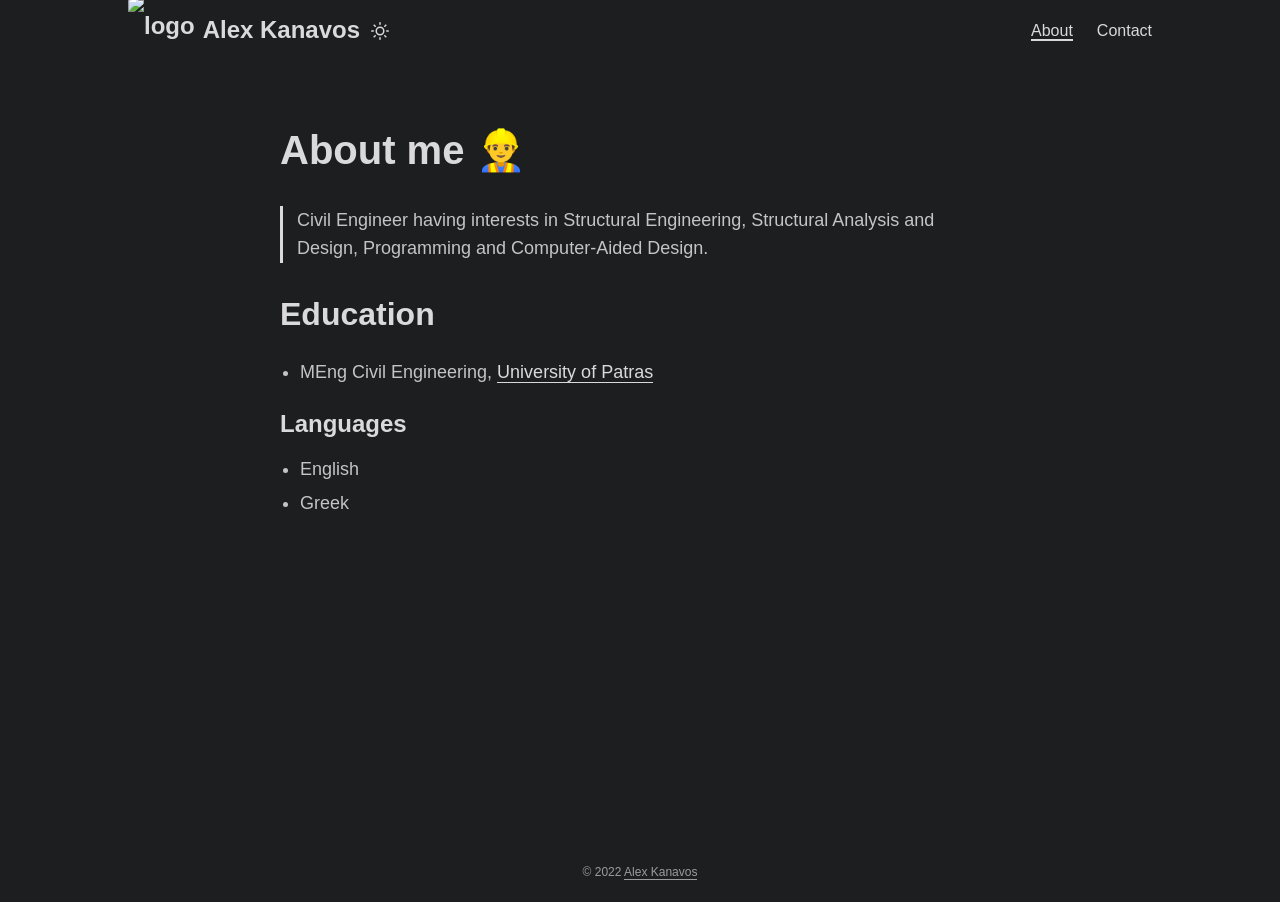
==== about/index.html @ a0a2c7ca "deploy: 60394eadc93e83357b79c1965efff475a0f54f1f" ====
<!doctype html><html lang=en dir=auto><head><meta charset=utf-8><meta http-equiv=x-ua-compatible content="IE=edge"><meta name=viewport content="width=device-width,initial-scale=1,shrink-to-fit=no"><meta name=robots content="index, follow"><title>Alex Kanavos</title><meta name=keywords content><meta name=description content="About me 👷‍♂️  Civil Engineer having interests in Structural Engineering, Structural Analysis and Design, Programming and Computer-Aided Design.
 Education  MEng Civil Engineering, University of Patras  Languages  English Greek  "><meta name=author content="Alex Kanavos"><link rel=canonical href=https://alexkanavos.com/about/><link crossorigin=anonymous href=/assets/css/stylesheet.min.c88963fe2d79462000fd0fb1b3737783c32855d340583e4523343f8735c787f0.css integrity="sha256-yIlj/i15RiAA/Q+xs3N3g8MoVdNAWD5FIzQ/hzXHh/A=" rel="preload stylesheet" as=style><link rel=preload href=favicon.ico as=image><script defer crossorigin=anonymous src=/assets/js/highlight.min.7680afc38aa6b15ddf158a4f3780b7b1f7dde7e91d26f073e6229bb7a0793c92.js integrity="sha256-doCvw4qmsV3fFYpPN4C3sffd5+kdJvBz5iKbt6B5PJI=" onload=hljs.initHighlightingOnLoad()></script><link rel=icon href=https://alexkanavos.com/favicon.ico><link rel=icon type=image/png sizes=16x16 href=https://alexkanavos.com/favicon-16x16.png><link rel=icon type=image/png sizes=32x32 href=https://alexkanavos.com/favicon-32x32.png><link rel=apple-touch-icon href=https://alexkanavos.com/apple-touch-icon.png><link rel=mask-icon href=https://alexkanavos.com/safari-pinned-tab.svg><meta name=theme-color content="#2e2e33"><meta name=msapplication-TileColor content="#2e2e33"><noscript><style>#theme-toggle,.top-link{display:none}</style></noscript><script async src="https://www.googletagmanager.com/gtag/js?id=G-58JQY43S0P"></script><script>var doNotTrack=!1;if(!doNotTrack){window.dataLayer=window.dataLayer||[];function gtag(){dataLayer.push(arguments)}gtag('js',new Date),gtag('config','G-58JQY43S0P',{anonymize_ip:!1})}</script><meta property="og:title" content><meta property="og:description" content="About me 👷‍♂️  Civil Engineer having interests in Structural Engineering, Structural Analysis and Design, Programming and Computer-Aided Design.
 Education  MEng Civil Engineering, University of Patras  Languages  English Greek  "><meta property="og:type" content="article"><meta property="og:url" content="https://alexkanavos.com/about/"><meta property="og:image" content="https://alexkanavos.com/images/main.png"><meta property="article:section" content><meta name=twitter:card content="summary_large_image"><meta name=twitter:image content="https://alexkanavos.com/images/main.png"><meta name=twitter:title content><meta name=twitter:description content="About me 👷‍♂️  Civil Engineer having interests in Structural Engineering, Structural Analysis and Design, Programming and Computer-Aided Design.
 Education  MEng Civil Engineering, University of Patras  Languages  English Greek  "><script type=application/ld+json>{"@context":"https://schema.org","@type":"BreadcrumbList","itemListElement":[{"@type":"ListItem","position":2,"name":"","item":"https://alexkanavos.com/about/"}]}</script><script type=application/ld+json>{"@context":"https://schema.org","@type":"BlogPosting","headline":"","name":"","description":"About me 👷‍♂️  Civil Engineer having interests in Structural Engineering, Structural Analysis and Design, Programming and Computer-Aided Design.\n Education  MEng Civil Engineering, University of Patras  Languages  English Greek  ","keywords":[],"articleBody":"About me 👷‍♂️  Civil Engineer having interests in Structural Engineering, Structural Analysis and Design, Programming and Computer-Aided Design.\n Education  MEng Civil Engineering, University of Patras  Languages  English Greek  ","wordCount":"28","inLanguage":"en","datePublished":"0001-01-01T00:00:00Z","dateModified":"0001-01-01T00:00:00Z","author":{"@type":"Person","name":"Alex Kanavos"},"mainEntityOfPage":{"@type":"WebPage","@id":"https://alexkanavos.com/about/"},"publisher":{"@type":"Organization","name":"Alex Kanavos","logo":{"@type":"ImageObject","url":"https://alexkanavos.com/favicon.ico"}}}</script></head><body class=dark id=top><script>localStorage.getItem("pref-theme")==="light"&&document.body.classList.remove('dark')</script><header class=header><nav class=nav><div class=logo><a href=https://alexkanavos.com accesskey=h title="Alex Kanavos (Alt + H)"><img src=https://alexkanavos.com/favicon.ico alt=logo aria-label=logo height=30>Alex Kanavos</a>
<span class=logo-switches><button id=theme-toggle accesskey=t title="(Alt + T)"><svg id="moon" xmlns="http://www.w3.org/2000/svg" width="24" height="24" viewBox="0 0 24 24" fill="none" stroke="currentcolor" stroke-width="2" stroke-linecap="round" stroke-linejoin="round"><path d="M21 12.79A9 9 0 1111.21 3 7 7 0 0021 12.79z"/></svg><svg id="sun" xmlns="http://www.w3.org/2000/svg" width="24" height="24" viewBox="0 0 24 24" fill="none" stroke="currentcolor" stroke-width="2" stroke-linecap="round" stroke-linejoin="round"><circle cx="12" cy="12" r="5"/><line x1="12" y1="1" x2="12" y2="3"/><line x1="12" y1="21" x2="12" y2="23"/><line x1="4.22" y1="4.22" x2="5.64" y2="5.64"/><line x1="18.36" y1="18.36" x2="19.78" y2="19.78"/><line x1="1" y1="12" x2="3" y2="12"/><line x1="21" y1="12" x2="23" y2="12"/><line x1="4.22" y1="19.78" x2="5.64" y2="18.36"/><line x1="18.36" y1="5.64" x2="19.78" y2="4.22"/></svg></button></span></div><ul id=menu><li><a href=https://alexkanavos.com/about/ title=About><span class=active>About</span></a></li><li><a href=https://alexkanavos.com/contact/ title=Contact><span>Contact</span></a></li></ul></nav></header><main class=main><article class=post-single><header class=post-header><h1 class=post-title></h1></header><div class=post-content><h1 id=about-me->About me 👷‍♂️<a hidden class=anchor aria-hidden=true href=#about-me->#</a></h1><blockquote><p>Civil Engineer having interests in Structural Engineering, Structural Analysis and Design, Programming and Computer-Aided Design.</p></blockquote><h2 id=education>Education<a hidden class=anchor aria-hidden=true href=#education>#</a></h2><ul><li>MEng Civil Engineering, <a href=https://www.upatras.gr/en/>University of Patras</a></li></ul><h3 id=languages>Languages<a hidden class=anchor aria-hidden=true href=#languages>#</a></h3><ul><li>English</li><li>Greek</li></ul></div><footer class=post-footer></footer></article></main><footer class=footer><span>&copy; 2022 <a href=https://alexkanavos.com>Alex Kanavos</a></span></footer><a href=#top aria-label="go to top" title="Go to Top (Alt + G)" class=top-link id=top-link accesskey=g><svg xmlns="http://www.w3.org/2000/svg" viewBox="0 0 12 6" fill="currentcolor"><path d="M12 6H0l6-6z"/></svg></a><script>let menu=document.getElementById('menu');menu&&(menu.scrollLeft=localStorage.getItem("menu-scroll-position"),menu.onscroll=function(){localStorage.setItem("menu-scroll-position",menu.scrollLeft)}),document.querySelectorAll('a[href^="#"]').forEach(a=>{a.addEventListener("click",function(b){b.preventDefault();var a=this.getAttribute("href").substr(1);window.matchMedia('(prefers-reduced-motion: reduce)').matches?document.querySelector(`[id='${decodeURIComponent(a)}']`).scrollIntoView():document.querySelector(`[id='${decodeURIComponent(a)}']`).scrollIntoView({behavior:"smooth"}),a==="top"?history.replaceState(null,null," "):history.pushState(null,null,`#${a}`)})})</script><script>var mybutton=document.getElementById("top-link");window.onscroll=function(){document.body.scrollTop>800||document.documentElement.scrollTop>800?(mybutton.style.visibility="visible",mybutton.style.opacity="1"):(mybutton.style.visibility="hidden",mybutton.style.opacity="0")}</script><script>document.getElementById("theme-toggle").addEventListener("click",()=>{document.body.className.includes("dark")?(document.body.classList.remove('dark'),localStorage.setItem("pref-theme",'light')):(document.body.classList.add('dark'),localStorage.setItem("pref-theme",'dark'))})</script><script>document.querySelectorAll('pre > code').forEach(b=>{const c=b.parentNode.parentNode,a=document.createElement('button');a.classList.add('copy-code'),a.innerText='copy';function d(){a.innerText='copied!',setTimeout(()=>{a.innerText='copy'},2e3)}a.addEventListener('click',e=>{if('clipboard'in navigator){navigator.clipboard.writeText(b.textContent),d();return}const a=document.createRange();a.selectNodeContents(b);const c=window.getSelection();c.removeAllRanges(),c.addRange(a);try{document.execCommand('copy'),d()}catch(a){}c.removeRange(a)}),c.classList.contains("highlight")?c.appendChild(a):c.parentNode.firstChild==c||(b.parentNode.parentNode.parentNode.parentNode.parentNode.nodeName=="TABLE"?b.parentNode.parentNode.parentNode.parentNode.parentNode.appendChild(a):b.parentNode.appendChild(a))})</script></body></html>
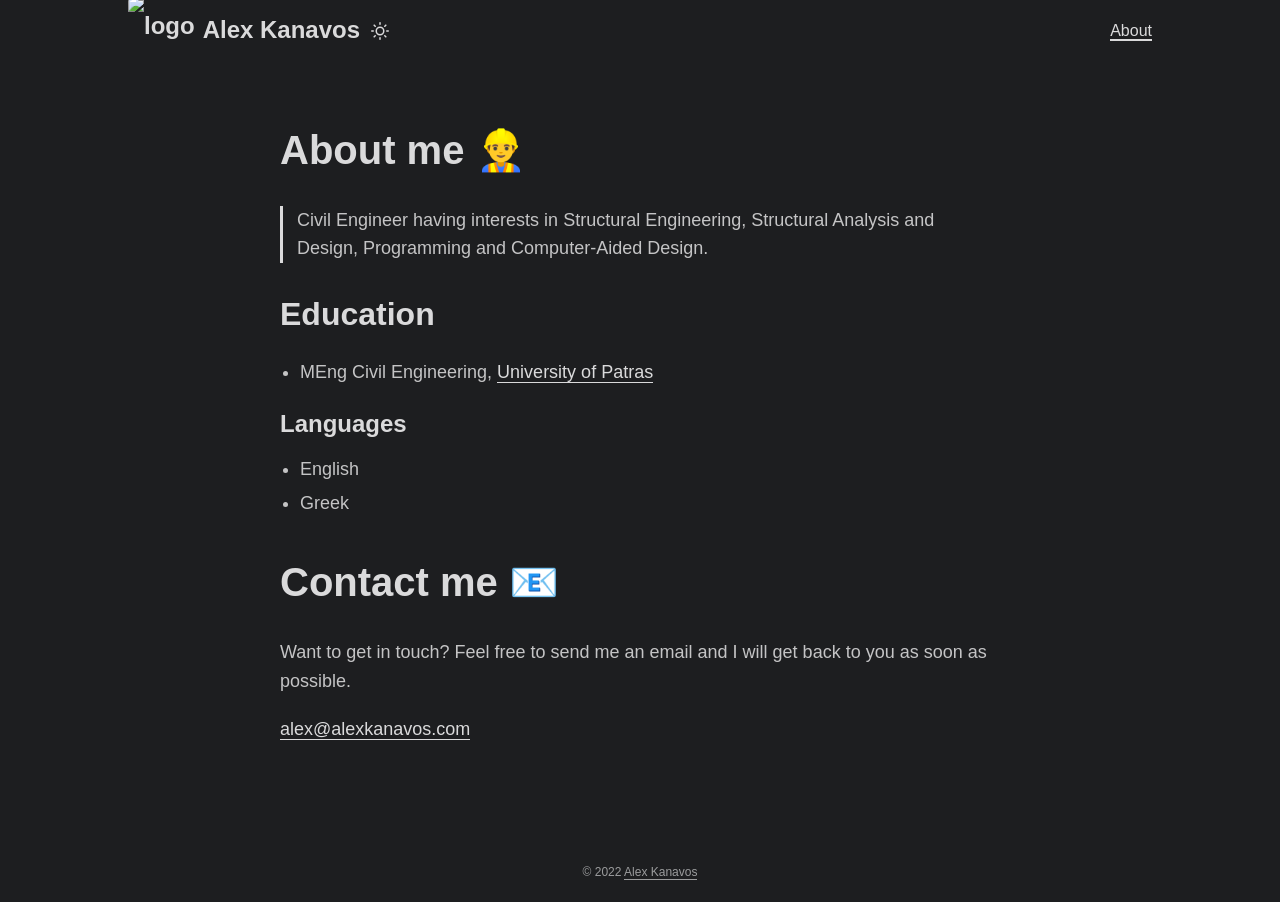
==== commit 26c6cfef: "deploy: 6f31712a6ffa87a0f816d5042d03cf3a94ce7ab8" ====
--- a/about/index.html
+++ b/about/index.html
@@ -1,5 +1,8 @@
 <!doctype html><html lang=en dir=auto><head><meta charset=utf-8><meta http-equiv=x-ua-compatible content="IE=edge"><meta name=viewport content="width=device-width,initial-scale=1,shrink-to-fit=no"><meta name=robots content="index, follow"><title>Alex Kanavos</title><meta name=keywords content><meta name=description content="About me 👷‍♂️  Civil Engineer having interests in Structural Engineering, Structural Analysis and Design, Programming and Computer-Aided Design.
- Education  MEng Civil Engineering, University of Patras  Languages  English Greek  "><meta name=author content="Alex Kanavos"><link rel=canonical href=https://alexkanavos.com/about/><link crossorigin=anonymous href=/assets/css/stylesheet.min.c88963fe2d79462000fd0fb1b3737783c32855d340583e4523343f8735c787f0.css integrity="sha256-yIlj/i15RiAA/Q+xs3N3g8MoVdNAWD5FIzQ/hzXHh/A=" rel="preload stylesheet" as=style><link rel=preload href=favicon.ico as=image><script defer crossorigin=anonymous src=/assets/js/highlight.min.7680afc38aa6b15ddf158a4f3780b7b1f7dde7e91d26f073e6229bb7a0793c92.js integrity="sha256-doCvw4qmsV3fFYpPN4C3sffd5+kdJvBz5iKbt6B5PJI=" onload=hljs.initHighlightingOnLoad()></script><link rel=icon href=https://alexkanavos.com/favicon.ico><link rel=icon type=image/png sizes=16x16 href=https://alexkanavos.com/favicon-16x16.png><link rel=icon type=image/png sizes=32x32 href=https://alexkanavos.com/favicon-32x32.png><link rel=apple-touch-icon href=https://alexkanavos.com/apple-touch-icon.png><link rel=mask-icon href=https://alexkanavos.com/safari-pinned-tab.svg><meta name=theme-color content="#2e2e33"><meta name=msapplication-TileColor content="#2e2e33"><noscript><style>#theme-toggle,.top-link{display:none}</style></noscript><script async src="https://www.googletagmanager.com/gtag/js?id=G-58JQY43S0P"></script><script>var doNotTrack=!1;if(!doNotTrack){window.dataLayer=window.dataLayer||[];function gtag(){dataLayer.push(arguments)}gtag('js',new Date),gtag('config','G-58JQY43S0P',{anonymize_ip:!1})}</script><meta property="og:title" content><meta property="og:description" content="About me 👷‍♂️  Civil Engineer having interests in Structural Engineering, Structural Analysis and Design, Programming and Computer-Aided Design.
- Education  MEng Civil Engineering, University of Patras  Languages  English Greek  "><meta property="og:type" content="article"><meta property="og:url" content="https://alexkanavos.com/about/"><meta property="og:image" content="https://alexkanavos.com/images/main.png"><meta property="article:section" content><meta name=twitter:card content="summary_large_image"><meta name=twitter:image content="https://alexkanavos.com/images/main.png"><meta name=twitter:title content><meta name=twitter:description content="About me 👷‍♂️  Civil Engineer having interests in Structural Engineering, Structural Analysis and Design, Programming and Computer-Aided Design.
- Education  MEng Civil Engineering, University of Patras  Languages  English Greek  "><script type=application/ld+json>{"@context":"https://schema.org","@type":"BreadcrumbList","itemListElement":[{"@type":"ListItem","position":2,"name":"","item":"https://alexkanavos.com/about/"}]}</script><script type=application/ld+json>{"@context":"https://schema.org","@type":"BlogPosting","headline":"","name":"","description":"About me 👷‍♂️  Civil Engineer having interests in Structural Engineering, Structural Analysis and Design, Programming and Computer-Aided Design.\n Education  MEng Civil Engineering, University of Patras  Languages  English Greek  ","keywords":[],"articleBody":"About me 👷‍♂️  Civil Engineer having interests in Structural Engineering, Structural Analysis and Design, Programming and Computer-Aided Design.\n Education  MEng Civil Engineering, University of Patras  Languages  English Greek  ","wordCount":"28","inLanguage":"en","datePublished":"0001-01-01T00:00:00Z","dateModified":"0001-01-01T00:00:00Z","author":{"@type":"Person","name":"Alex Kanavos"},"mainEntityOfPage":{"@type":"WebPage","@id":"https://alexkanavos.com/about/"},"publisher":{"@type":"Organization","name":"Alex Kanavos","logo":{"@type":"ImageObject","url":"https://alexkanavos.com/favicon.ico"}}}</script></head><body class=dark id=top><script>localStorage.getItem("pref-theme")==="light"&&document.body.classList.remove('dark')</script><header class=header><nav class=nav><div class=logo><a href=https://alexkanavos.com accesskey=h title="Alex Kanavos (Alt + H)"><img src=https://alexkanavos.com/favicon.ico alt=logo aria-label=logo height=30>Alex Kanavos</a>
-<span class=logo-switches><button id=theme-toggle accesskey=t title="(Alt + T)"><svg id="moon" xmlns="http://www.w3.org/2000/svg" width="24" height="24" viewBox="0 0 24 24" fill="none" stroke="currentcolor" stroke-width="2" stroke-linecap="round" stroke-linejoin="round"><path d="M21 12.79A9 9 0 1111.21 3 7 7 0 0021 12.79z"/></svg><svg id="sun" xmlns="http://www.w3.org/2000/svg" width="24" height="24" viewBox="0 0 24 24" fill="none" stroke="currentcolor" stroke-width="2" stroke-linecap="round" stroke-linejoin="round"><circle cx="12" cy="12" r="5"/><line x1="12" y1="1" x2="12" y2="3"/><line x1="12" y1="21" x2="12" y2="23"/><line x1="4.22" y1="4.22" x2="5.64" y2="5.64"/><line x1="18.36" y1="18.36" x2="19.78" y2="19.78"/><line x1="1" y1="12" x2="3" y2="12"/><line x1="21" y1="12" x2="23" y2="12"/><line x1="4.22" y1="19.78" x2="5.64" y2="18.36"/><line x1="18.36" y1="5.64" x2="19.78" y2="4.22"/></svg></button></span></div><ul id=menu><li><a href=https://alexkanavos.com/about/ title=About><span class=active>About</span></a></li><li><a href=https://alexkanavos.com/contact/ title=Contact><span>Contact</span></a></li></ul></nav></header><main class=main><article class=post-single><header class=post-header><h1 class=post-title></h1></header><div class=post-content><h1 id=about-me->About me 👷‍♂️<a hidden class=anchor aria-hidden=true href=#about-me->#</a></h1><blockquote><p>Civil Engineer having interests in Structural Engineering, Structural Analysis and Design, Programming and Computer-Aided Design.</p></blockquote><h2 id=education>Education<a hidden class=anchor aria-hidden=true href=#education>#</a></h2><ul><li>MEng Civil Engineering, <a href=https://www.upatras.gr/en/>University of Patras</a></li></ul><h3 id=languages>Languages<a hidden class=anchor aria-hidden=true href=#languages>#</a></h3><ul><li>English</li><li>Greek</li></ul></div><footer class=post-footer></footer></article></main><footer class=footer><span>&copy; 2022 <a href=https://alexkanavos.com>Alex Kanavos</a></span></footer><a href=#top aria-label="go to top" title="Go to Top (Alt + G)" class=top-link id=top-link accesskey=g><svg xmlns="http://www.w3.org/2000/svg" viewBox="0 0 12 6" fill="currentcolor"><path d="M12 6H0l6-6z"/></svg></a><script>let menu=document.getElementById('menu');menu&&(menu.scrollLeft=localStorage.getItem("menu-scroll-position"),menu.onscroll=function(){localStorage.setItem("menu-scroll-position",menu.scrollLeft)}),document.querySelectorAll('a[href^="#"]').forEach(a=>{a.addEventListener("click",function(b){b.preventDefault();var a=this.getAttribute("href").substr(1);window.matchMedia('(prefers-reduced-motion: reduce)').matches?document.querySelector(`[id='${decodeURIComponent(a)}']`).scrollIntoView():document.querySelector(`[id='${decodeURIComponent(a)}']`).scrollIntoView({behavior:"smooth"}),a==="top"?history.replaceState(null,null," "):history.pushState(null,null,`#${a}`)})})</script><script>var mybutton=document.getElementById("top-link");window.onscroll=function(){document.body.scrollTop>800||document.documentElement.scrollTop>800?(mybutton.style.visibility="visible",mybutton.style.opacity="1"):(mybutton.style.visibility="hidden",mybutton.style.opacity="0")}</script><script>document.getElementById("theme-toggle").addEventListener("click",()=>{document.body.className.includes("dark")?(document.body.classList.remove('dark'),localStorage.setItem("pref-theme",'light')):(document.body.classList.add('dark'),localStorage.setItem("pref-theme",'dark'))})</script><script>document.querySelectorAll('pre > code').forEach(b=>{const c=b.parentNode.parentNode,a=document.createElement('button');a.classList.add('copy-code'),a.innerText='copy';function d(){a.innerText='copied!',setTimeout(()=>{a.innerText='copy'},2e3)}a.addEventListener('click',e=>{if('clipboard'in navigator){navigator.clipboard.writeText(b.textContent),d();return}const a=document.createRange();a.selectNodeContents(b);const c=window.getSelection();c.removeAllRanges(),c.addRange(a);try{document.execCommand('copy'),d()}catch(a){}c.removeRange(a)}),c.classList.contains("highlight")?c.appendChild(a):c.parentNode.firstChild==c||(b.parentNode.parentNode.parentNode.parentNode.parentNode.nodeName=="TABLE"?b.parentNode.parentNode.parentNode.parentNode.parentNode.appendChild(a):b.parentNode.appendChild(a))})</script></body></html>+ Education  MEng Civil Engineering, University of Patras  Languages  English Greek  Contact me 📧 Want to get in touch? Feel free to send me an email and I will get back to you as soon as possible.
+alex@alexkanavos.com"><meta name=author content="Alex Kanavos"><link rel=canonical href=https://alexkanavos.com/about/><link crossorigin=anonymous href=/assets/css/stylesheet.min.94f1ffa624fdeb5341c8b49455e5e163af3b98a52392eb0d3b0cdc750d0524ea.css integrity="sha256-lPH/piT961NByLSUVeXhY687mKUjkusNOwzcdQ0FJOo=" rel="preload stylesheet" as=style><link rel=preload href=favicon.ico as=image><script defer crossorigin=anonymous src=/assets/js/highlight.min.7680afc38aa6b15ddf158a4f3780b7b1f7dde7e91d26f073e6229bb7a0793c92.js integrity="sha256-doCvw4qmsV3fFYpPN4C3sffd5+kdJvBz5iKbt6B5PJI=" onload=hljs.initHighlightingOnLoad()></script><link rel=icon href=https://alexkanavos.com/favicon.ico><link rel=icon type=image/png sizes=16x16 href=https://alexkanavos.com/favicon-16x16.png><link rel=icon type=image/png sizes=32x32 href=https://alexkanavos.com/favicon-32x32.png><link rel=apple-touch-icon href=https://alexkanavos.com/apple-touch-icon.png><link rel=mask-icon href=https://alexkanavos.com/safari-pinned-tab.svg><meta name=theme-color content="#2e2e33"><meta name=msapplication-TileColor content="#2e2e33"><noscript><style>#theme-toggle,.top-link{display:none}</style></noscript><script async src="https://www.googletagmanager.com/gtag/js?id=G-58JQY43S0P"></script><script>var doNotTrack=!1;if(!doNotTrack){window.dataLayer=window.dataLayer||[];function gtag(){dataLayer.push(arguments)}gtag('js',new Date),gtag('config','G-58JQY43S0P',{anonymize_ip:!1})}</script><meta property="og:title" content><meta property="og:description" content="About me 👷‍♂️  Civil Engineer having interests in Structural Engineering, Structural Analysis and Design, Programming and Computer-Aided Design.
+ Education  MEng Civil Engineering, University of Patras  Languages  English Greek  Contact me 📧 Want to get in touch? Feel free to send me an email and I will get back to you as soon as possible.
+alex@alexkanavos.com"><meta property="og:type" content="article"><meta property="og:url" content="https://alexkanavos.com/about/"><meta property="og:image" content="https://alexkanavos.com/images/main.png"><meta property="article:section" content><meta name=twitter:card content="summary_large_image"><meta name=twitter:image content="https://alexkanavos.com/images/main.png"><meta name=twitter:title content><meta name=twitter:description content="About me 👷‍♂️  Civil Engineer having interests in Structural Engineering, Structural Analysis and Design, Programming and Computer-Aided Design.
+ Education  MEng Civil Engineering, University of Patras  Languages  English Greek  Contact me 📧 Want to get in touch? Feel free to send me an email and I will get back to you as soon as possible.
+alex@alexkanavos.com"><script type=application/ld+json>{"@context":"https://schema.org","@type":"BreadcrumbList","itemListElement":[{"@type":"ListItem","position":2,"name":"","item":"https://alexkanavos.com/about/"}]}</script><script type=application/ld+json>{"@context":"https://schema.org","@type":"BlogPosting","headline":"","name":"","description":"About me 👷‍♂️  Civil Engineer having interests in Structural Engineering, Structural Analysis and Design, Programming and Computer-Aided Design.\n Education  MEng Civil Engineering, University of Patras  Languages  English Greek  Contact me 📧 Want to get in touch? Feel free to send me an email and I will get back to you as soon as possible.\nalex@alexkanavos.com","keywords":[],"articleBody":"About me 👷‍♂️  Civil Engineer having interests in Structural Engineering, Structural Analysis and Design, Programming and Computer-Aided Design.\n Education  MEng Civil Engineering, University of Patras  Languages  English Greek  Contact me 📧 Want to get in touch? Feel free to send me an email and I will get back to you as soon as possible.\nalex@alexkanavos.com\n","wordCount":"55","inLanguage":"en","datePublished":"0001-01-01T00:00:00Z","dateModified":"0001-01-01T00:00:00Z","author":{"@type":"Person","name":"Alex Kanavos"},"mainEntityOfPage":{"@type":"WebPage","@id":"https://alexkanavos.com/about/"},"publisher":{"@type":"Organization","name":"Alex Kanavos","logo":{"@type":"ImageObject","url":"https://alexkanavos.com/favicon.ico"}}}</script></head><body class=dark id=top><script>localStorage.getItem("pref-theme")==="light"&&document.body.classList.remove('dark')</script><header class=header><nav class=nav><div class=logo><a href=https://alexkanavos.com accesskey=h title="Alex Kanavos (Alt + H)"><img src=https://alexkanavos.com/favicon.ico alt=logo aria-label=logo height=30>Alex Kanavos</a>
+<span class=logo-switches><button id=theme-toggle accesskey=t title="(Alt + T)"><svg id="moon" xmlns="http://www.w3.org/2000/svg" width="24" height="24" viewBox="0 0 24 24" fill="none" stroke="currentcolor" stroke-width="2" stroke-linecap="round" stroke-linejoin="round"><path d="M21 12.79A9 9 0 1111.21 3 7 7 0 0021 12.79z"/></svg><svg id="sun" xmlns="http://www.w3.org/2000/svg" width="24" height="24" viewBox="0 0 24 24" fill="none" stroke="currentcolor" stroke-width="2" stroke-linecap="round" stroke-linejoin="round"><circle cx="12" cy="12" r="5"/><line x1="12" y1="1" x2="12" y2="3"/><line x1="12" y1="21" x2="12" y2="23"/><line x1="4.22" y1="4.22" x2="5.64" y2="5.64"/><line x1="18.36" y1="18.36" x2="19.78" y2="19.78"/><line x1="1" y1="12" x2="3" y2="12"/><line x1="21" y1="12" x2="23" y2="12"/><line x1="4.22" y1="19.78" x2="5.64" y2="18.36"/><line x1="18.36" y1="5.64" x2="19.78" y2="4.22"/></svg></button></span></div><ul id=menu><li><a href=https://alexkanavos.com/about/ title=About><span class=active>About</span></a></li></ul></nav></header><main class=main><article class=post-single><header class=post-header><h1 class=post-title></h1></header><div class=post-content><h1 id=about-me->About me 👷‍♂️<a hidden class=anchor aria-hidden=true href=#about-me->#</a></h1><blockquote><p>Civil Engineer having interests in Structural Engineering, Structural Analysis and Design, Programming and Computer-Aided Design.</p></blockquote><h2 id=education>Education<a hidden class=anchor aria-hidden=true href=#education>#</a></h2><ul><li>MEng Civil Engineering, <a href=https://www.upatras.gr/en/>University of Patras</a></li></ul><h3 id=languages>Languages<a hidden class=anchor aria-hidden=true href=#languages>#</a></h3><ul><li>English</li><li>Greek</li></ul><h1 id=contact-me->Contact me 📧<a hidden class=anchor aria-hidden=true href=#contact-me->#</a></h1><p>Want to get in touch? Feel free to send me an email and I will get back to you as soon as possible.</p><p><a href=mailto:alex@alexkanavos.com>alex@alexkanavos.com</a></p></div><footer class=post-footer></footer></article></main><footer class=footer><span>&copy; 2022 <a href=https://alexkanavos.com>Alex Kanavos</a></span></footer><a href=#top aria-label="go to top" title="Go to Top (Alt + G)" class=top-link id=top-link accesskey=g><svg xmlns="http://www.w3.org/2000/svg" viewBox="0 0 12 6" fill="currentcolor"><path d="M12 6H0l6-6z"/></svg></a><script>let menu=document.getElementById('menu');menu&&(menu.scrollLeft=localStorage.getItem("menu-scroll-position"),menu.onscroll=function(){localStorage.setItem("menu-scroll-position",menu.scrollLeft)}),document.querySelectorAll('a[href^="#"]').forEach(a=>{a.addEventListener("click",function(b){b.preventDefault();var a=this.getAttribute("href").substr(1);window.matchMedia('(prefers-reduced-motion: reduce)').matches?document.querySelector(`[id='${decodeURIComponent(a)}']`).scrollIntoView():document.querySelector(`[id='${decodeURIComponent(a)}']`).scrollIntoView({behavior:"smooth"}),a==="top"?history.replaceState(null,null," "):history.pushState(null,null,`#${a}`)})})</script><script>var mybutton=document.getElementById("top-link");window.onscroll=function(){document.body.scrollTop>800||document.documentElement.scrollTop>800?(mybutton.style.visibility="visible",mybutton.style.opacity="1"):(mybutton.style.visibility="hidden",mybutton.style.opacity="0")}</script><script>document.getElementById("theme-toggle").addEventListener("click",()=>{document.body.className.includes("dark")?(document.body.classList.remove('dark'),localStorage.setItem("pref-theme",'light')):(document.body.classList.add('dark'),localStorage.setItem("pref-theme",'dark'))})</script><script>document.querySelectorAll('pre > code').forEach(b=>{const c=b.parentNode.parentNode,a=document.createElement('button');a.classList.add('copy-code'),a.innerText='copy';function d(){a.innerText='copied!',setTimeout(()=>{a.innerText='copy'},2e3)}a.addEventListener('click',e=>{if('clipboard'in navigator){navigator.clipboard.writeText(b.textContent),d();return}const a=document.createRange();a.selectNodeContents(b);const c=window.getSelection();c.removeAllRanges(),c.addRange(a);try{document.execCommand('copy'),d()}catch(a){}c.removeRange(a)}),c.classList.contains("highlight")?c.appendChild(a):c.parentNode.firstChild==c||(b.parentNode.parentNode.parentNode.parentNode.parentNode.nodeName=="TABLE"?b.parentNode.parentNode.parentNode.parentNode.parentNode.appendChild(a):b.parentNode.appendChild(a))})</script></body></html>
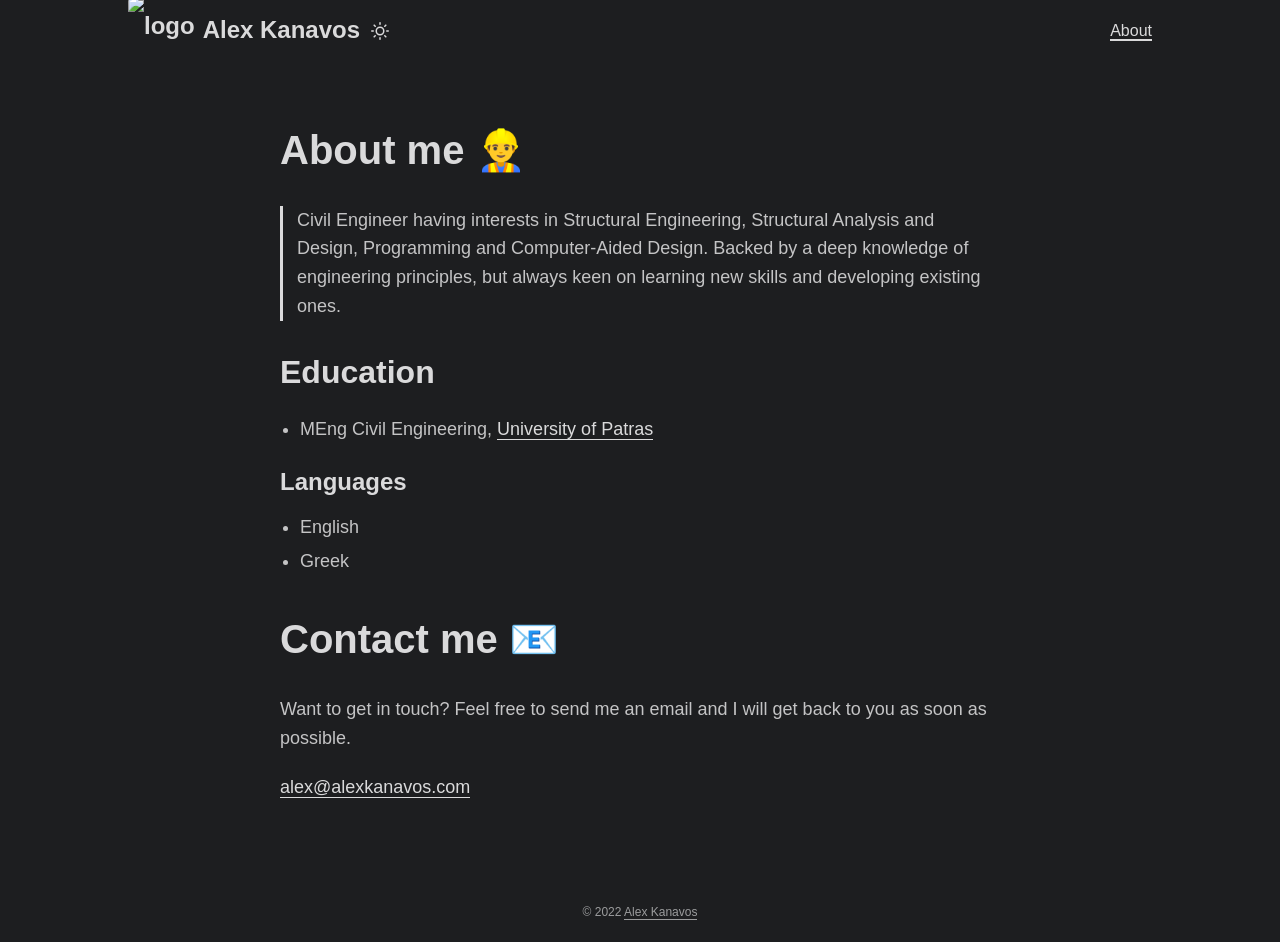
==== commit 7ac28572: "deploy: f653f8a61dc81fcf8778fdd1dcc0f2a10e185e7b" ====
--- a/about/index.html
+++ b/about/index.html
@@ -1,8 +1,5 @@
-<!doctype html><html lang=en dir=auto><head><meta charset=utf-8><meta http-equiv=x-ua-compatible content="IE=edge"><meta name=viewport content="width=device-width,initial-scale=1,shrink-to-fit=no"><meta name=robots content="index, follow"><title>Alex Kanavos</title><meta name=keywords content><meta name=description content="About me 👷‍♂️  Civil Engineer having interests in Structural Engineering, Structural Analysis and Design, Programming and Computer-Aided Design.
- Education  MEng Civil Engineering, University of Patras  Languages  English Greek  Contact me 📧 Want to get in touch? Feel free to send me an email and I will get back to you as soon as possible.
-alex@alexkanavos.com"><meta name=author content="Alex Kanavos"><link rel=canonical href=https://alexkanavos.com/about/><link crossorigin=anonymous href=/assets/css/stylesheet.min.94f1ffa624fdeb5341c8b49455e5e163af3b98a52392eb0d3b0cdc750d0524ea.css integrity="sha256-lPH/piT961NByLSUVeXhY687mKUjkusNOwzcdQ0FJOo=" rel="preload stylesheet" as=style><link rel=preload href=favicon.ico as=image><script defer crossorigin=anonymous src=/assets/js/highlight.min.7680afc38aa6b15ddf158a4f3780b7b1f7dde7e91d26f073e6229bb7a0793c92.js integrity="sha256-doCvw4qmsV3fFYpPN4C3sffd5+kdJvBz5iKbt6B5PJI=" onload=hljs.initHighlightingOnLoad()></script><link rel=icon href=https://alexkanavos.com/favicon.ico><link rel=icon type=image/png sizes=16x16 href=https://alexkanavos.com/favicon-16x16.png><link rel=icon type=image/png sizes=32x32 href=https://alexkanavos.com/favicon-32x32.png><link rel=apple-touch-icon href=https://alexkanavos.com/apple-touch-icon.png><link rel=mask-icon href=https://alexkanavos.com/safari-pinned-tab.svg><meta name=theme-color content="#2e2e33"><meta name=msapplication-TileColor content="#2e2e33"><noscript><style>#theme-toggle,.top-link{display:none}</style></noscript><script async src="https://www.googletagmanager.com/gtag/js?id=G-58JQY43S0P"></script><script>var doNotTrack=!1;if(!doNotTrack){window.dataLayer=window.dataLayer||[];function gtag(){dataLayer.push(arguments)}gtag('js',new Date),gtag('config','G-58JQY43S0P',{anonymize_ip:!1})}</script><meta property="og:title" content><meta property="og:description" content="About me 👷‍♂️  Civil Engineer having interests in Structural Engineering, Structural Analysis and Design, Programming and Computer-Aided Design.
- Education  MEng Civil Engineering, University of Patras  Languages  English Greek  Contact me 📧 Want to get in touch? Feel free to send me an email and I will get back to you as soon as possible.
-alex@alexkanavos.com"><meta property="og:type" content="article"><meta property="og:url" content="https://alexkanavos.com/about/"><meta property="og:image" content="https://alexkanavos.com/images/main.png"><meta property="article:section" content><meta name=twitter:card content="summary_large_image"><meta name=twitter:image content="https://alexkanavos.com/images/main.png"><meta name=twitter:title content><meta name=twitter:description content="About me 👷‍♂️  Civil Engineer having interests in Structural Engineering, Structural Analysis and Design, Programming and Computer-Aided Design.
- Education  MEng Civil Engineering, University of Patras  Languages  English Greek  Contact me 📧 Want to get in touch? Feel free to send me an email and I will get back to you as soon as possible.
-alex@alexkanavos.com"><script type=application/ld+json>{"@context":"https://schema.org","@type":"BreadcrumbList","itemListElement":[{"@type":"ListItem","position":2,"name":"","item":"https://alexkanavos.com/about/"}]}</script><script type=application/ld+json>{"@context":"https://schema.org","@type":"BlogPosting","headline":"","name":"","description":"About me 👷‍♂️  Civil Engineer having interests in Structural Engineering, Structural Analysis and Design, Programming and Computer-Aided Design.\n Education  MEng Civil Engineering, University of Patras  Languages  English Greek  Contact me 📧 Want to get in touch? Feel free to send me an email and I will get back to you as soon as possible.\nalex@alexkanavos.com","keywords":[],"articleBody":"About me 👷‍♂️  Civil Engineer having interests in Structural Engineering, Structural Analysis and Design, Programming and Computer-Aided Design.\n Education  MEng Civil Engineering, University of Patras  Languages  English Greek  Contact me 📧 Want to get in touch? Feel free to send me an email and I will get back to you as soon as possible.\nalex@alexkanavos.com\n","wordCount":"55","inLanguage":"en","datePublished":"0001-01-01T00:00:00Z","dateModified":"0001-01-01T00:00:00Z","author":{"@type":"Person","name":"Alex Kanavos"},"mainEntityOfPage":{"@type":"WebPage","@id":"https://alexkanavos.com/about/"},"publisher":{"@type":"Organization","name":"Alex Kanavos","logo":{"@type":"ImageObject","url":"https://alexkanavos.com/favicon.ico"}}}</script></head><body class=dark id=top><script>localStorage.getItem("pref-theme")==="light"&&document.body.classList.remove('dark')</script><header class=header><nav class=nav><div class=logo><a href=https://alexkanavos.com accesskey=h title="Alex Kanavos (Alt + H)"><img src=https://alexkanavos.com/favicon.ico alt=logo aria-label=logo height=30>Alex Kanavos</a>
-<span class=logo-switches><button id=theme-toggle accesskey=t title="(Alt + T)"><svg id="moon" xmlns="http://www.w3.org/2000/svg" width="24" height="24" viewBox="0 0 24 24" fill="none" stroke="currentcolor" stroke-width="2" stroke-linecap="round" stroke-linejoin="round"><path d="M21 12.79A9 9 0 1111.21 3 7 7 0 0021 12.79z"/></svg><svg id="sun" xmlns="http://www.w3.org/2000/svg" width="24" height="24" viewBox="0 0 24 24" fill="none" stroke="currentcolor" stroke-width="2" stroke-linecap="round" stroke-linejoin="round"><circle cx="12" cy="12" r="5"/><line x1="12" y1="1" x2="12" y2="3"/><line x1="12" y1="21" x2="12" y2="23"/><line x1="4.22" y1="4.22" x2="5.64" y2="5.64"/><line x1="18.36" y1="18.36" x2="19.78" y2="19.78"/><line x1="1" y1="12" x2="3" y2="12"/><line x1="21" y1="12" x2="23" y2="12"/><line x1="4.22" y1="19.78" x2="5.64" y2="18.36"/><line x1="18.36" y1="5.64" x2="19.78" y2="4.22"/></svg></button></span></div><ul id=menu><li><a href=https://alexkanavos.com/about/ title=About><span class=active>About</span></a></li></ul></nav></header><main class=main><article class=post-single><header class=post-header><h1 class=post-title></h1></header><div class=post-content><h1 id=about-me->About me 👷‍♂️<a hidden class=anchor aria-hidden=true href=#about-me->#</a></h1><blockquote><p>Civil Engineer having interests in Structural Engineering, Structural Analysis and Design, Programming and Computer-Aided Design.</p></blockquote><h2 id=education>Education<a hidden class=anchor aria-hidden=true href=#education>#</a></h2><ul><li>MEng Civil Engineering, <a href=https://www.upatras.gr/en/>University of Patras</a></li></ul><h3 id=languages>Languages<a hidden class=anchor aria-hidden=true href=#languages>#</a></h3><ul><li>English</li><li>Greek</li></ul><h1 id=contact-me->Contact me 📧<a hidden class=anchor aria-hidden=true href=#contact-me->#</a></h1><p>Want to get in touch? Feel free to send me an email and I will get back to you as soon as possible.</p><p><a href=mailto:alex@alexkanavos.com>alex@alexkanavos.com</a></p></div><footer class=post-footer></footer></article></main><footer class=footer><span>&copy; 2022 <a href=https://alexkanavos.com>Alex Kanavos</a></span></footer><a href=#top aria-label="go to top" title="Go to Top (Alt + G)" class=top-link id=top-link accesskey=g><svg xmlns="http://www.w3.org/2000/svg" viewBox="0 0 12 6" fill="currentcolor"><path d="M12 6H0l6-6z"/></svg></a><script>let menu=document.getElementById('menu');menu&&(menu.scrollLeft=localStorage.getItem("menu-scroll-position"),menu.onscroll=function(){localStorage.setItem("menu-scroll-position",menu.scrollLeft)}),document.querySelectorAll('a[href^="#"]').forEach(a=>{a.addEventListener("click",function(b){b.preventDefault();var a=this.getAttribute("href").substr(1);window.matchMedia('(prefers-reduced-motion: reduce)').matches?document.querySelector(`[id='${decodeURIComponent(a)}']`).scrollIntoView():document.querySelector(`[id='${decodeURIComponent(a)}']`).scrollIntoView({behavior:"smooth"}),a==="top"?history.replaceState(null,null," "):history.pushState(null,null,`#${a}`)})})</script><script>var mybutton=document.getElementById("top-link");window.onscroll=function(){document.body.scrollTop>800||document.documentElement.scrollTop>800?(mybutton.style.visibility="visible",mybutton.style.opacity="1"):(mybutton.style.visibility="hidden",mybutton.style.opacity="0")}</script><script>document.getElementById("theme-toggle").addEventListener("click",()=>{document.body.className.includes("dark")?(document.body.classList.remove('dark'),localStorage.setItem("pref-theme",'light')):(document.body.classList.add('dark'),localStorage.setItem("pref-theme",'dark'))})</script><script>document.querySelectorAll('pre > code').forEach(b=>{const c=b.parentNode.parentNode,a=document.createElement('button');a.classList.add('copy-code'),a.innerText='copy';function d(){a.innerText='copied!',setTimeout(()=>{a.innerText='copy'},2e3)}a.addEventListener('click',e=>{if('clipboard'in navigator){navigator.clipboard.writeText(b.textContent),d();return}const a=document.createRange();a.selectNodeContents(b);const c=window.getSelection();c.removeAllRanges(),c.addRange(a);try{document.execCommand('copy'),d()}catch(a){}c.removeRange(a)}),c.classList.contains("highlight")?c.appendChild(a):c.parentNode.firstChild==c||(b.parentNode.parentNode.parentNode.parentNode.parentNode.nodeName=="TABLE"?b.parentNode.parentNode.parentNode.parentNode.parentNode.appendChild(a):b.parentNode.appendChild(a))})</script></body></html>+<!doctype html><html lang=en dir=auto><head><meta charset=utf-8><meta http-equiv=x-ua-compatible content="IE=edge"><meta name=viewport content="width=device-width,initial-scale=1,shrink-to-fit=no"><meta name=robots content="index, follow"><title>Alex Kanavos</title><meta name=keywords content><meta name=description content="About me 👷‍♂️  Civil Engineer having interests in Structural Engineering, Structural Analysis and Design, Programming and Computer-Aided Design. Backed by a deep knowledge of engineering principles, but always keen on learning new skills and developing existing ones.
+ Education  MEng Civil Engineering, University of Patras  Languages  English Greek  Contact me 📧 Want to get in touch? Feel free to send me an email and I will get back to you as soon as possible."><meta name=author content="Alex Kanavos"><link rel=canonical href=https://alexkanavos.com/about/><link crossorigin=anonymous href=/assets/css/stylesheet.min.94f1ffa624fdeb5341c8b49455e5e163af3b98a52392eb0d3b0cdc750d0524ea.css integrity="sha256-lPH/piT961NByLSUVeXhY687mKUjkusNOwzcdQ0FJOo=" rel="preload stylesheet" as=style><link rel=preload href=favicon.ico as=image><script defer crossorigin=anonymous src=/assets/js/highlight.min.7680afc38aa6b15ddf158a4f3780b7b1f7dde7e91d26f073e6229bb7a0793c92.js integrity="sha256-doCvw4qmsV3fFYpPN4C3sffd5+kdJvBz5iKbt6B5PJI=" onload=hljs.initHighlightingOnLoad()></script><link rel=icon href=https://alexkanavos.com/favicon.ico><link rel=icon type=image/png sizes=16x16 href=https://alexkanavos.com/favicon-16x16.png><link rel=icon type=image/png sizes=32x32 href=https://alexkanavos.com/favicon-32x32.png><link rel=apple-touch-icon href=https://alexkanavos.com/apple-touch-icon.png><link rel=mask-icon href=https://alexkanavos.com/safari-pinned-tab.svg><meta name=theme-color content="#2e2e33"><meta name=msapplication-TileColor content="#2e2e33"><noscript><style>#theme-toggle,.top-link{display:none}</style></noscript><script async src="https://www.googletagmanager.com/gtag/js?id=G-58JQY43S0P"></script><script>var doNotTrack=!1;if(!doNotTrack){window.dataLayer=window.dataLayer||[];function gtag(){dataLayer.push(arguments)}gtag('js',new Date),gtag('config','G-58JQY43S0P',{anonymize_ip:!1})}</script><meta property="og:title" content><meta property="og:description" content="About me 👷‍♂️  Civil Engineer having interests in Structural Engineering, Structural Analysis and Design, Programming and Computer-Aided Design. Backed by a deep knowledge of engineering principles, but always keen on learning new skills and developing existing ones.
+ Education  MEng Civil Engineering, University of Patras  Languages  English Greek  Contact me 📧 Want to get in touch? Feel free to send me an email and I will get back to you as soon as possible."><meta property="og:type" content="article"><meta property="og:url" content="https://alexkanavos.com/about/"><meta property="og:image" content="https://alexkanavos.com/images/main.png"><meta property="article:section" content><meta name=twitter:card content="summary_large_image"><meta name=twitter:image content="https://alexkanavos.com/images/main.png"><meta name=twitter:title content><meta name=twitter:description content="About me 👷‍♂️  Civil Engineer having interests in Structural Engineering, Structural Analysis and Design, Programming and Computer-Aided Design. Backed by a deep knowledge of engineering principles, but always keen on learning new skills and developing existing ones.
+ Education  MEng Civil Engineering, University of Patras  Languages  English Greek  Contact me 📧 Want to get in touch? Feel free to send me an email and I will get back to you as soon as possible."><script type=application/ld+json>{"@context":"https://schema.org","@type":"BreadcrumbList","itemListElement":[{"@type":"ListItem","position":2,"name":"","item":"https://alexkanavos.com/about/"}]}</script><script type=application/ld+json>{"@context":"https://schema.org","@type":"BlogPosting","headline":"","name":"","description":"About me 👷‍♂️  Civil Engineer having interests in Structural Engineering, Structural Analysis and Design, Programming and Computer-Aided Design. Backed by a deep knowledge of engineering principles, but always keen on learning new skills and developing existing ones.\n Education  MEng Civil Engineering, University of Patras  Languages  English Greek  Contact me 📧 Want to get in touch? Feel free to send me an email and I will get back to you as soon as possible.","keywords":[],"articleBody":"About me 👷‍♂️  Civil Engineer having interests in Structural Engineering, Structural Analysis and Design, Programming and Computer-Aided Design. Backed by a deep knowledge of engineering principles, but always keen on learning new skills and developing existing ones.\n Education  MEng Civil Engineering, University of Patras  Languages  English Greek  Contact me 📧 Want to get in touch? Feel free to send me an email and I will get back to you as soon as possible.\nalex@alexkanavos.com\n","wordCount":"74","inLanguage":"en","datePublished":"0001-01-01T00:00:00Z","dateModified":"0001-01-01T00:00:00Z","author":{"@type":"Person","name":"Alex Kanavos"},"mainEntityOfPage":{"@type":"WebPage","@id":"https://alexkanavos.com/about/"},"publisher":{"@type":"Organization","name":"Alex Kanavos","logo":{"@type":"ImageObject","url":"https://alexkanavos.com/favicon.ico"}}}</script></head><body class=dark id=top><script>localStorage.getItem("pref-theme")==="light"&&document.body.classList.remove('dark')</script><header class=header><nav class=nav><div class=logo><a href=https://alexkanavos.com accesskey=h title="Alex Kanavos (Alt + H)"><img src=https://alexkanavos.com/favicon.ico alt=logo aria-label=logo height=30>Alex Kanavos</a>
+<span class=logo-switches><button id=theme-toggle accesskey=t title="(Alt + T)"><svg id="moon" xmlns="http://www.w3.org/2000/svg" width="24" height="24" viewBox="0 0 24 24" fill="none" stroke="currentcolor" stroke-width="2" stroke-linecap="round" stroke-linejoin="round"><path d="M21 12.79A9 9 0 1111.21 3 7 7 0 0021 12.79z"/></svg><svg id="sun" xmlns="http://www.w3.org/2000/svg" width="24" height="24" viewBox="0 0 24 24" fill="none" stroke="currentcolor" stroke-width="2" stroke-linecap="round" stroke-linejoin="round"><circle cx="12" cy="12" r="5"/><line x1="12" y1="1" x2="12" y2="3"/><line x1="12" y1="21" x2="12" y2="23"/><line x1="4.22" y1="4.22" x2="5.64" y2="5.64"/><line x1="18.36" y1="18.36" x2="19.78" y2="19.78"/><line x1="1" y1="12" x2="3" y2="12"/><line x1="21" y1="12" x2="23" y2="12"/><line x1="4.22" y1="19.78" x2="5.64" y2="18.36"/><line x1="18.36" y1="5.64" x2="19.78" y2="4.22"/></svg></button></span></div><ul id=menu><li><a href=https://alexkanavos.com/about/ title=About><span class=active>About</span></a></li></ul></nav></header><main class=main><article class=post-single><header class=post-header><h1 class=post-title></h1></header><div class=post-content><h1 id=about-me->About me 👷‍♂️<a hidden class=anchor aria-hidden=true href=#about-me->#</a></h1><blockquote><p>Civil Engineer having interests in Structural Engineering, Structural Analysis and Design, Programming and Computer-Aided Design. Backed by a deep knowledge of engineering principles, but always keen on learning new skills and developing existing ones.</p></blockquote><h2 id=education>Education<a hidden class=anchor aria-hidden=true href=#education>#</a></h2><ul><li>MEng Civil Engineering, <a href=https://www.upatras.gr/en/>University of Patras</a></li></ul><h3 id=languages>Languages<a hidden class=anchor aria-hidden=true href=#languages>#</a></h3><ul><li>English</li><li>Greek</li></ul><h1 id=contact-me->Contact me 📧<a hidden class=anchor aria-hidden=true href=#contact-me->#</a></h1><p>Want to get in touch? Feel free to send me an email and I will get back to you as soon as possible.</p><p><a href=mailto:alex@alexkanavos.com>alex@alexkanavos.com</a></p></div><footer class=post-footer></footer></article></main><footer class=footer><span>&copy; 2022 <a href=https://alexkanavos.com>Alex Kanavos</a></span></footer><a href=#top aria-label="go to top" title="Go to Top (Alt + G)" class=top-link id=top-link accesskey=g><svg xmlns="http://www.w3.org/2000/svg" viewBox="0 0 12 6" fill="currentcolor"><path d="M12 6H0l6-6z"/></svg></a><script>let menu=document.getElementById('menu');menu&&(menu.scrollLeft=localStorage.getItem("menu-scroll-position"),menu.onscroll=function(){localStorage.setItem("menu-scroll-position",menu.scrollLeft)}),document.querySelectorAll('a[href^="#"]').forEach(a=>{a.addEventListener("click",function(b){b.preventDefault();var a=this.getAttribute("href").substr(1);window.matchMedia('(prefers-reduced-motion: reduce)').matches?document.querySelector(`[id='${decodeURIComponent(a)}']`).scrollIntoView():document.querySelector(`[id='${decodeURIComponent(a)}']`).scrollIntoView({behavior:"smooth"}),a==="top"?history.replaceState(null,null," "):history.pushState(null,null,`#${a}`)})})</script><script>var mybutton=document.getElementById("top-link");window.onscroll=function(){document.body.scrollTop>800||document.documentElement.scrollTop>800?(mybutton.style.visibility="visible",mybutton.style.opacity="1"):(mybutton.style.visibility="hidden",mybutton.style.opacity="0")}</script><script>document.getElementById("theme-toggle").addEventListener("click",()=>{document.body.className.includes("dark")?(document.body.classList.remove('dark'),localStorage.setItem("pref-theme",'light')):(document.body.classList.add('dark'),localStorage.setItem("pref-theme",'dark'))})</script><script>document.querySelectorAll('pre > code').forEach(b=>{const c=b.parentNode.parentNode,a=document.createElement('button');a.classList.add('copy-code'),a.innerText='copy';function d(){a.innerText='copied!',setTimeout(()=>{a.innerText='copy'},2e3)}a.addEventListener('click',e=>{if('clipboard'in navigator){navigator.clipboard.writeText(b.textContent),d();return}const a=document.createRange();a.selectNodeContents(b);const c=window.getSelection();c.removeAllRanges(),c.addRange(a);try{document.execCommand('copy'),d()}catch(a){}c.removeRange(a)}),c.classList.contains("highlight")?c.appendChild(a):c.parentNode.firstChild==c||(b.parentNode.parentNode.parentNode.parentNode.parentNode.nodeName=="TABLE"?b.parentNode.parentNode.parentNode.parentNode.parentNode.appendChild(a):b.parentNode.appendChild(a))})</script></body></html>
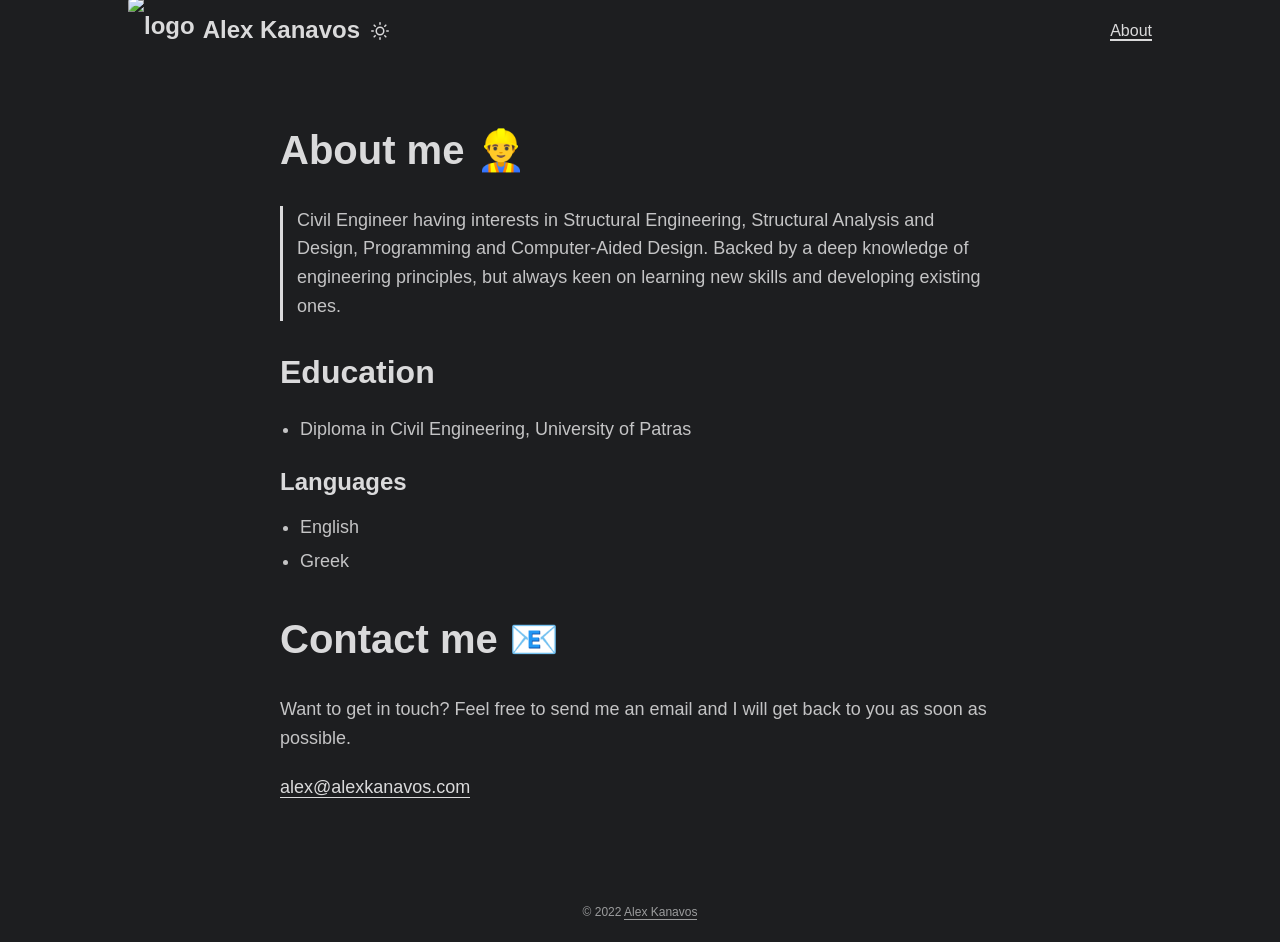
==== commit bb09ec0f: "deploy: 7e406987b10682d9afc0181f882c1d1253bf6946" ====
--- a/about/index.html
+++ b/about/index.html
@@ -1,5 +1,5 @@
 <!doctype html><html lang=en dir=auto><head><meta charset=utf-8><meta http-equiv=x-ua-compatible content="IE=edge"><meta name=viewport content="width=device-width,initial-scale=1,shrink-to-fit=no"><meta name=robots content="index, follow"><title>Alex Kanavos</title><meta name=keywords content><meta name=description content="About me 👷‍♂️  Civil Engineer having interests in Structural Engineering, Structural Analysis and Design, Programming and Computer-Aided Design. Backed by a deep knowledge of engineering principles, but always keen on learning new skills and developing existing ones.
- Education  MEng Civil Engineering, University of Patras  Languages  English Greek  Contact me 📧 Want to get in touch? Feel free to send me an email and I will get back to you as soon as possible."><meta name=author content="Alex Kanavos"><link rel=canonical href=https://alexkanavos.com/about/><link crossorigin=anonymous href=/assets/css/stylesheet.min.94f1ffa624fdeb5341c8b49455e5e163af3b98a52392eb0d3b0cdc750d0524ea.css integrity="sha256-lPH/piT961NByLSUVeXhY687mKUjkusNOwzcdQ0FJOo=" rel="preload stylesheet" as=style><link rel=preload href=favicon.ico as=image><script defer crossorigin=anonymous src=/assets/js/highlight.min.7680afc38aa6b15ddf158a4f3780b7b1f7dde7e91d26f073e6229bb7a0793c92.js integrity="sha256-doCvw4qmsV3fFYpPN4C3sffd5+kdJvBz5iKbt6B5PJI=" onload=hljs.initHighlightingOnLoad()></script><link rel=icon href=https://alexkanavos.com/favicon.ico><link rel=icon type=image/png sizes=16x16 href=https://alexkanavos.com/favicon-16x16.png><link rel=icon type=image/png sizes=32x32 href=https://alexkanavos.com/favicon-32x32.png><link rel=apple-touch-icon href=https://alexkanavos.com/apple-touch-icon.png><link rel=mask-icon href=https://alexkanavos.com/safari-pinned-tab.svg><meta name=theme-color content="#2e2e33"><meta name=msapplication-TileColor content="#2e2e33"><noscript><style>#theme-toggle,.top-link{display:none}</style></noscript><script async src="https://www.googletagmanager.com/gtag/js?id=G-58JQY43S0P"></script><script>var doNotTrack=!1;if(!doNotTrack){window.dataLayer=window.dataLayer||[];function gtag(){dataLayer.push(arguments)}gtag('js',new Date),gtag('config','G-58JQY43S0P',{anonymize_ip:!1})}</script><meta property="og:title" content><meta property="og:description" content="About me 👷‍♂️  Civil Engineer having interests in Structural Engineering, Structural Analysis and Design, Programming and Computer-Aided Design. Backed by a deep knowledge of engineering principles, but always keen on learning new skills and developing existing ones.
- Education  MEng Civil Engineering, University of Patras  Languages  English Greek  Contact me 📧 Want to get in touch? Feel free to send me an email and I will get back to you as soon as possible."><meta property="og:type" content="article"><meta property="og:url" content="https://alexkanavos.com/about/"><meta property="og:image" content="https://alexkanavos.com/images/main.png"><meta property="article:section" content><meta name=twitter:card content="summary_large_image"><meta name=twitter:image content="https://alexkanavos.com/images/main.png"><meta name=twitter:title content><meta name=twitter:description content="About me 👷‍♂️  Civil Engineer having interests in Structural Engineering, Structural Analysis and Design, Programming and Computer-Aided Design. Backed by a deep knowledge of engineering principles, but always keen on learning new skills and developing existing ones.
- Education  MEng Civil Engineering, University of Patras  Languages  English Greek  Contact me 📧 Want to get in touch? Feel free to send me an email and I will get back to you as soon as possible."><script type=application/ld+json>{"@context":"https://schema.org","@type":"BreadcrumbList","itemListElement":[{"@type":"ListItem","position":2,"name":"","item":"https://alexkanavos.com/about/"}]}</script><script type=application/ld+json>{"@context":"https://schema.org","@type":"BlogPosting","headline":"","name":"","description":"About me 👷‍♂️  Civil Engineer having interests in Structural Engineering, Structural Analysis and Design, Programming and Computer-Aided Design. Backed by a deep knowledge of engineering principles, but always keen on learning new skills and developing existing ones.\n Education  MEng Civil Engineering, University of Patras  Languages  English Greek  Contact me 📧 Want to get in touch? Feel free to send me an email and I will get back to you as soon as possible.","keywords":[],"articleBody":"About me 👷‍♂️  Civil Engineer having interests in Structural Engineering, Structural Analysis and Design, Programming and Computer-Aided Design. Backed by a deep knowledge of engineering principles, but always keen on learning new skills and developing existing ones.\n Education  MEng Civil Engineering, University of Patras  Languages  English Greek  Contact me 📧 Want to get in touch? Feel free to send me an email and I will get back to you as soon as possible.\nalex@alexkanavos.com\n","wordCount":"74","inLanguage":"en","datePublished":"0001-01-01T00:00:00Z","dateModified":"0001-01-01T00:00:00Z","author":{"@type":"Person","name":"Alex Kanavos"},"mainEntityOfPage":{"@type":"WebPage","@id":"https://alexkanavos.com/about/"},"publisher":{"@type":"Organization","name":"Alex Kanavos","logo":{"@type":"ImageObject","url":"https://alexkanavos.com/favicon.ico"}}}</script></head><body class=dark id=top><script>localStorage.getItem("pref-theme")==="light"&&document.body.classList.remove('dark')</script><header class=header><nav class=nav><div class=logo><a href=https://alexkanavos.com accesskey=h title="Alex Kanavos (Alt + H)"><img src=https://alexkanavos.com/favicon.ico alt=logo aria-label=logo height=30>Alex Kanavos</a>
-<span class=logo-switches><button id=theme-toggle accesskey=t title="(Alt + T)"><svg id="moon" xmlns="http://www.w3.org/2000/svg" width="24" height="24" viewBox="0 0 24 24" fill="none" stroke="currentcolor" stroke-width="2" stroke-linecap="round" stroke-linejoin="round"><path d="M21 12.79A9 9 0 1111.21 3 7 7 0 0021 12.79z"/></svg><svg id="sun" xmlns="http://www.w3.org/2000/svg" width="24" height="24" viewBox="0 0 24 24" fill="none" stroke="currentcolor" stroke-width="2" stroke-linecap="round" stroke-linejoin="round"><circle cx="12" cy="12" r="5"/><line x1="12" y1="1" x2="12" y2="3"/><line x1="12" y1="21" x2="12" y2="23"/><line x1="4.22" y1="4.22" x2="5.64" y2="5.64"/><line x1="18.36" y1="18.36" x2="19.78" y2="19.78"/><line x1="1" y1="12" x2="3" y2="12"/><line x1="21" y1="12" x2="23" y2="12"/><line x1="4.22" y1="19.78" x2="5.64" y2="18.36"/><line x1="18.36" y1="5.64" x2="19.78" y2="4.22"/></svg></button></span></div><ul id=menu><li><a href=https://alexkanavos.com/about/ title=About><span class=active>About</span></a></li></ul></nav></header><main class=main><article class=post-single><header class=post-header><h1 class=post-title></h1></header><div class=post-content><h1 id=about-me->About me 👷‍♂️<a hidden class=anchor aria-hidden=true href=#about-me->#</a></h1><blockquote><p>Civil Engineer having interests in Structural Engineering, Structural Analysis and Design, Programming and Computer-Aided Design. Backed by a deep knowledge of engineering principles, but always keen on learning new skills and developing existing ones.</p></blockquote><h2 id=education>Education<a hidden class=anchor aria-hidden=true href=#education>#</a></h2><ul><li>MEng Civil Engineering, <a href=https://www.upatras.gr/en/>University of Patras</a></li></ul><h3 id=languages>Languages<a hidden class=anchor aria-hidden=true href=#languages>#</a></h3><ul><li>English</li><li>Greek</li></ul><h1 id=contact-me->Contact me 📧<a hidden class=anchor aria-hidden=true href=#contact-me->#</a></h1><p>Want to get in touch? Feel free to send me an email and I will get back to you as soon as possible.</p><p><a href=mailto:alex@alexkanavos.com>alex@alexkanavos.com</a></p></div><footer class=post-footer></footer></article></main><footer class=footer><span>&copy; 2022 <a href=https://alexkanavos.com>Alex Kanavos</a></span></footer><a href=#top aria-label="go to top" title="Go to Top (Alt + G)" class=top-link id=top-link accesskey=g><svg xmlns="http://www.w3.org/2000/svg" viewBox="0 0 12 6" fill="currentcolor"><path d="M12 6H0l6-6z"/></svg></a><script>let menu=document.getElementById('menu');menu&&(menu.scrollLeft=localStorage.getItem("menu-scroll-position"),menu.onscroll=function(){localStorage.setItem("menu-scroll-position",menu.scrollLeft)}),document.querySelectorAll('a[href^="#"]').forEach(a=>{a.addEventListener("click",function(b){b.preventDefault();var a=this.getAttribute("href").substr(1);window.matchMedia('(prefers-reduced-motion: reduce)').matches?document.querySelector(`[id='${decodeURIComponent(a)}']`).scrollIntoView():document.querySelector(`[id='${decodeURIComponent(a)}']`).scrollIntoView({behavior:"smooth"}),a==="top"?history.replaceState(null,null," "):history.pushState(null,null,`#${a}`)})})</script><script>var mybutton=document.getElementById("top-link");window.onscroll=function(){document.body.scrollTop>800||document.documentElement.scrollTop>800?(mybutton.style.visibility="visible",mybutton.style.opacity="1"):(mybutton.style.visibility="hidden",mybutton.style.opacity="0")}</script><script>document.getElementById("theme-toggle").addEventListener("click",()=>{document.body.className.includes("dark")?(document.body.classList.remove('dark'),localStorage.setItem("pref-theme",'light')):(document.body.classList.add('dark'),localStorage.setItem("pref-theme",'dark'))})</script><script>document.querySelectorAll('pre > code').forEach(b=>{const c=b.parentNode.parentNode,a=document.createElement('button');a.classList.add('copy-code'),a.innerText='copy';function d(){a.innerText='copied!',setTimeout(()=>{a.innerText='copy'},2e3)}a.addEventListener('click',e=>{if('clipboard'in navigator){navigator.clipboard.writeText(b.textContent),d();return}const a=document.createRange();a.selectNodeContents(b);const c=window.getSelection();c.removeAllRanges(),c.addRange(a);try{document.execCommand('copy'),d()}catch(a){}c.removeRange(a)}),c.classList.contains("highlight")?c.appendChild(a):c.parentNode.firstChild==c||(b.parentNode.parentNode.parentNode.parentNode.parentNode.nodeName=="TABLE"?b.parentNode.parentNode.parentNode.parentNode.parentNode.appendChild(a):b.parentNode.appendChild(a))})</script></body></html>+ Education  Diploma in Civil Engineering, University of Patras  Languages  English Greek  Contact me 📧 Want to get in touch? Feel free to send me an email and I will get back to you as soon as possible."><meta name=author content="Alex Kanavos"><link rel=canonical href=https://alexkanavos.com/about/><link crossorigin=anonymous href=/assets/css/stylesheet.min.94f1ffa624fdeb5341c8b49455e5e163af3b98a52392eb0d3b0cdc750d0524ea.css integrity="sha256-lPH/piT961NByLSUVeXhY687mKUjkusNOwzcdQ0FJOo=" rel="preload stylesheet" as=style><link rel=preload href=favicon.ico as=image><script defer crossorigin=anonymous src=/assets/js/highlight.min.7680afc38aa6b15ddf158a4f3780b7b1f7dde7e91d26f073e6229bb7a0793c92.js integrity="sha256-doCvw4qmsV3fFYpPN4C3sffd5+kdJvBz5iKbt6B5PJI=" onload=hljs.initHighlightingOnLoad()></script><link rel=icon href=https://alexkanavos.com/favicon.ico><link rel=icon type=image/png sizes=16x16 href=https://alexkanavos.com/favicon-16x16.png><link rel=icon type=image/png sizes=32x32 href=https://alexkanavos.com/favicon-32x32.png><link rel=apple-touch-icon href=https://alexkanavos.com/apple-touch-icon.png><link rel=mask-icon href=https://alexkanavos.com/safari-pinned-tab.svg><meta name=theme-color content="#2e2e33"><meta name=msapplication-TileColor content="#2e2e33"><noscript><style>#theme-toggle,.top-link{display:none}</style></noscript><script async src="https://www.googletagmanager.com/gtag/js?id=G-58JQY43S0P"></script><script>var doNotTrack=!1;if(!doNotTrack){window.dataLayer=window.dataLayer||[];function gtag(){dataLayer.push(arguments)}gtag('js',new Date),gtag('config','G-58JQY43S0P',{anonymize_ip:!1})}</script><meta property="og:title" content><meta property="og:description" content="About me 👷‍♂️  Civil Engineer having interests in Structural Engineering, Structural Analysis and Design, Programming and Computer-Aided Design. Backed by a deep knowledge of engineering principles, but always keen on learning new skills and developing existing ones.
+ Education  Diploma in Civil Engineering, University of Patras  Languages  English Greek  Contact me 📧 Want to get in touch? Feel free to send me an email and I will get back to you as soon as possible."><meta property="og:type" content="article"><meta property="og:url" content="https://alexkanavos.com/about/"><meta property="og:image" content="https://alexkanavos.com/images/main.png"><meta property="article:section" content><meta name=twitter:card content="summary_large_image"><meta name=twitter:image content="https://alexkanavos.com/images/main.png"><meta name=twitter:title content><meta name=twitter:description content="About me 👷‍♂️  Civil Engineer having interests in Structural Engineering, Structural Analysis and Design, Programming and Computer-Aided Design. Backed by a deep knowledge of engineering principles, but always keen on learning new skills and developing existing ones.
+ Education  Diploma in Civil Engineering, University of Patras  Languages  English Greek  Contact me 📧 Want to get in touch? Feel free to send me an email and I will get back to you as soon as possible."><script type=application/ld+json>{"@context":"https://schema.org","@type":"BreadcrumbList","itemListElement":[{"@type":"ListItem","position":2,"name":"","item":"https://alexkanavos.com/about/"}]}</script><script type=application/ld+json>{"@context":"https://schema.org","@type":"BlogPosting","headline":"","name":"","description":"About me 👷‍♂️  Civil Engineer having interests in Structural Engineering, Structural Analysis and Design, Programming and Computer-Aided Design. Backed by a deep knowledge of engineering principles, but always keen on learning new skills and developing existing ones.\n Education  Diploma in Civil Engineering, University of Patras  Languages  English Greek  Contact me 📧 Want to get in touch? Feel free to send me an email and I will get back to you as soon as possible.","keywords":[],"articleBody":"About me 👷‍♂️  Civil Engineer having interests in Structural Engineering, Structural Analysis and Design, Programming and Computer-Aided Design. Backed by a deep knowledge of engineering principles, but always keen on learning new skills and developing existing ones.\n Education  Diploma in Civil Engineering, University of Patras  Languages  English Greek  Contact me 📧 Want to get in touch? Feel free to send me an email and I will get back to you as soon as possible.\nalex@alexkanavos.com\n","wordCount":"75","inLanguage":"en","datePublished":"0001-01-01T00:00:00Z","dateModified":"0001-01-01T00:00:00Z","author":{"@type":"Person","name":"Alex Kanavos"},"mainEntityOfPage":{"@type":"WebPage","@id":"https://alexkanavos.com/about/"},"publisher":{"@type":"Organization","name":"Alex Kanavos","logo":{"@type":"ImageObject","url":"https://alexkanavos.com/favicon.ico"}}}</script></head><body class=dark id=top><script>localStorage.getItem("pref-theme")==="light"&&document.body.classList.remove('dark')</script><header class=header><nav class=nav><div class=logo><a href=https://alexkanavos.com accesskey=h title="Alex Kanavos (Alt + H)"><img src=https://alexkanavos.com/favicon.ico alt=logo aria-label=logo height=30>Alex Kanavos</a>
+<span class=logo-switches><button id=theme-toggle accesskey=t title="(Alt + T)"><svg id="moon" xmlns="http://www.w3.org/2000/svg" width="24" height="24" viewBox="0 0 24 24" fill="none" stroke="currentcolor" stroke-width="2" stroke-linecap="round" stroke-linejoin="round"><path d="M21 12.79A9 9 0 1111.21 3 7 7 0 0021 12.79z"/></svg><svg id="sun" xmlns="http://www.w3.org/2000/svg" width="24" height="24" viewBox="0 0 24 24" fill="none" stroke="currentcolor" stroke-width="2" stroke-linecap="round" stroke-linejoin="round"><circle cx="12" cy="12" r="5"/><line x1="12" y1="1" x2="12" y2="3"/><line x1="12" y1="21" x2="12" y2="23"/><line x1="4.22" y1="4.22" x2="5.64" y2="5.64"/><line x1="18.36" y1="18.36" x2="19.78" y2="19.78"/><line x1="1" y1="12" x2="3" y2="12"/><line x1="21" y1="12" x2="23" y2="12"/><line x1="4.22" y1="19.78" x2="5.64" y2="18.36"/><line x1="18.36" y1="5.64" x2="19.78" y2="4.22"/></svg></button></span></div><ul id=menu><li><a href=https://alexkanavos.com/about/ title=About><span class=active>About</span></a></li></ul></nav></header><main class=main><article class=post-single><header class=post-header><h1 class=post-title></h1></header><div class=post-content><h1 id=about-me->About me 👷‍♂️<a hidden class=anchor aria-hidden=true href=#about-me->#</a></h1><blockquote><p>Civil Engineer having interests in Structural Engineering, Structural Analysis and Design, Programming and Computer-Aided Design. Backed by a deep knowledge of engineering principles, but always keen on learning new skills and developing existing ones.</p></blockquote><h2 id=education>Education<a hidden class=anchor aria-hidden=true href=#education>#</a></h2><ul><li>Diploma in Civil Engineering, University of Patras</li></ul><h3 id=languages>Languages<a hidden class=anchor aria-hidden=true href=#languages>#</a></h3><ul><li>English</li><li>Greek</li></ul><h1 id=contact-me->Contact me 📧<a hidden class=anchor aria-hidden=true href=#contact-me->#</a></h1><p>Want to get in touch? Feel free to send me an email and I will get back to you as soon as possible.</p><p><a href=mailto:alex@alexkanavos.com>alex@alexkanavos.com</a></p></div><footer class=post-footer></footer></article></main><footer class=footer><span>&copy; 2022 <a href=https://alexkanavos.com>Alex Kanavos</a></span></footer><a href=#top aria-label="go to top" title="Go to Top (Alt + G)" class=top-link id=top-link accesskey=g><svg xmlns="http://www.w3.org/2000/svg" viewBox="0 0 12 6" fill="currentcolor"><path d="M12 6H0l6-6z"/></svg></a><script>let menu=document.getElementById('menu');menu&&(menu.scrollLeft=localStorage.getItem("menu-scroll-position"),menu.onscroll=function(){localStorage.setItem("menu-scroll-position",menu.scrollLeft)}),document.querySelectorAll('a[href^="#"]').forEach(a=>{a.addEventListener("click",function(b){b.preventDefault();var a=this.getAttribute("href").substr(1);window.matchMedia('(prefers-reduced-motion: reduce)').matches?document.querySelector(`[id='${decodeURIComponent(a)}']`).scrollIntoView():document.querySelector(`[id='${decodeURIComponent(a)}']`).scrollIntoView({behavior:"smooth"}),a==="top"?history.replaceState(null,null," "):history.pushState(null,null,`#${a}`)})})</script><script>var mybutton=document.getElementById("top-link");window.onscroll=function(){document.body.scrollTop>800||document.documentElement.scrollTop>800?(mybutton.style.visibility="visible",mybutton.style.opacity="1"):(mybutton.style.visibility="hidden",mybutton.style.opacity="0")}</script><script>document.getElementById("theme-toggle").addEventListener("click",()=>{document.body.className.includes("dark")?(document.body.classList.remove('dark'),localStorage.setItem("pref-theme",'light')):(document.body.classList.add('dark'),localStorage.setItem("pref-theme",'dark'))})</script><script>document.querySelectorAll('pre > code').forEach(b=>{const c=b.parentNode.parentNode,a=document.createElement('button');a.classList.add('copy-code'),a.innerText='copy';function d(){a.innerText='copied!',setTimeout(()=>{a.innerText='copy'},2e3)}a.addEventListener('click',e=>{if('clipboard'in navigator){navigator.clipboard.writeText(b.textContent),d();return}const a=document.createRange();a.selectNodeContents(b);const c=window.getSelection();c.removeAllRanges(),c.addRange(a);try{document.execCommand('copy'),d()}catch(a){}c.removeRange(a)}),c.classList.contains("highlight")?c.appendChild(a):c.parentNode.firstChild==c||(b.parentNode.parentNode.parentNode.parentNode.parentNode.nodeName=="TABLE"?b.parentNode.parentNode.parentNode.parentNode.parentNode.appendChild(a):b.parentNode.appendChild(a))})</script></body></html>
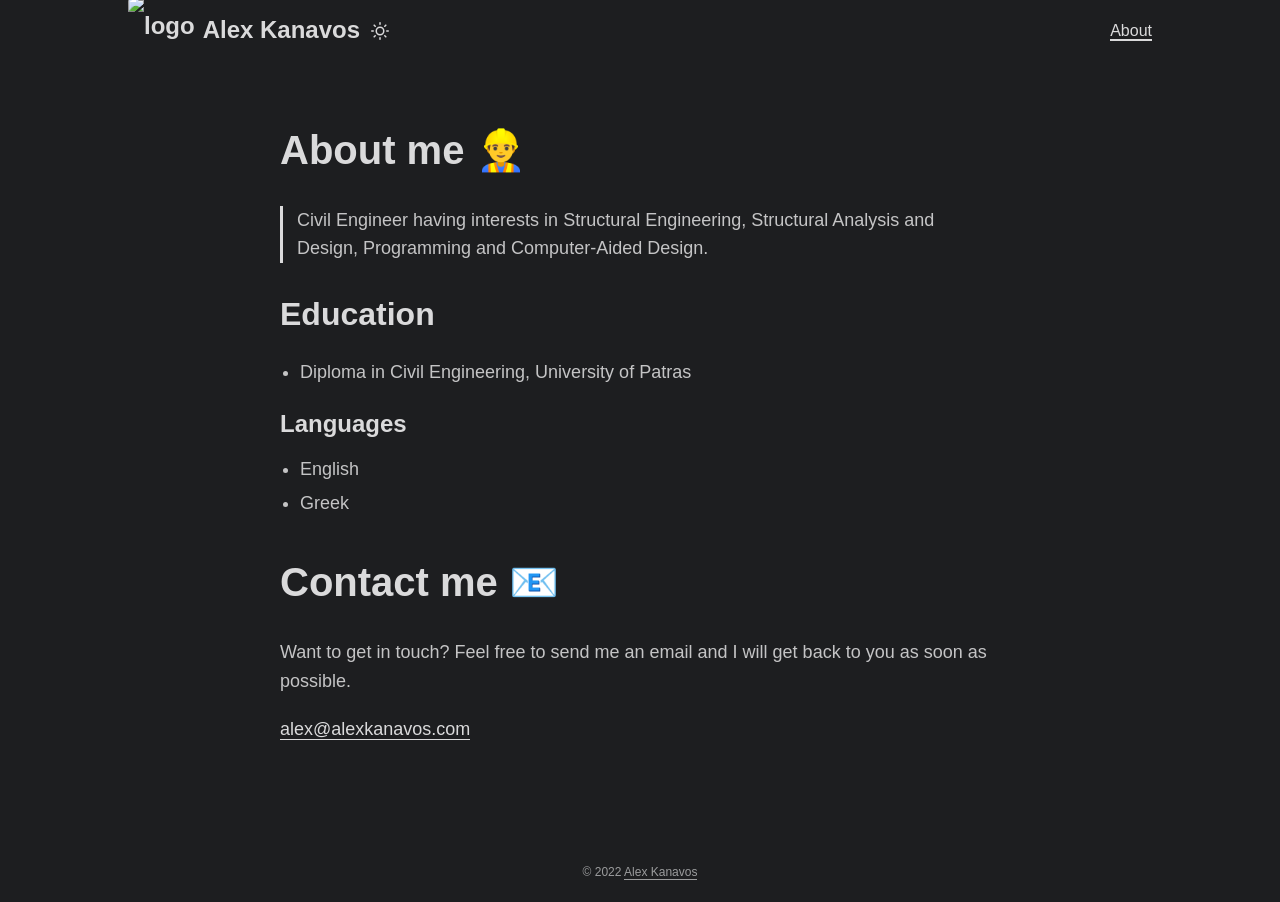
==== commit ebb15046: "deploy: 0f7ffc3d8b55a5526339623552349548e4980ba5" ====
--- a/about/index.html
+++ b/about/index.html
@@ -1,5 +1,8 @@
-<!doctype html><html lang=en dir=auto><head><meta charset=utf-8><meta http-equiv=x-ua-compatible content="IE=edge"><meta name=viewport content="width=device-width,initial-scale=1,shrink-to-fit=no"><meta name=robots content="index, follow"><title>Alex Kanavos</title><meta name=keywords content><meta name=description content="About me 👷‍♂️  Civil Engineer having interests in Structural Engineering, Structural Analysis and Design, Programming and Computer-Aided Design. Backed by a deep knowledge of engineering principles, but always keen on learning new skills and developing existing ones.
- Education  Diploma in Civil Engineering, University of Patras  Languages  English Greek  Contact me 📧 Want to get in touch? Feel free to send me an email and I will get back to you as soon as possible."><meta name=author content="Alex Kanavos"><link rel=canonical href=https://alexkanavos.com/about/><link crossorigin=anonymous href=/assets/css/stylesheet.min.94f1ffa624fdeb5341c8b49455e5e163af3b98a52392eb0d3b0cdc750d0524ea.css integrity="sha256-lPH/piT961NByLSUVeXhY687mKUjkusNOwzcdQ0FJOo=" rel="preload stylesheet" as=style><link rel=preload href=favicon.ico as=image><script defer crossorigin=anonymous src=/assets/js/highlight.min.7680afc38aa6b15ddf158a4f3780b7b1f7dde7e91d26f073e6229bb7a0793c92.js integrity="sha256-doCvw4qmsV3fFYpPN4C3sffd5+kdJvBz5iKbt6B5PJI=" onload=hljs.initHighlightingOnLoad()></script><link rel=icon href=https://alexkanavos.com/favicon.ico><link rel=icon type=image/png sizes=16x16 href=https://alexkanavos.com/favicon-16x16.png><link rel=icon type=image/png sizes=32x32 href=https://alexkanavos.com/favicon-32x32.png><link rel=apple-touch-icon href=https://alexkanavos.com/apple-touch-icon.png><link rel=mask-icon href=https://alexkanavos.com/safari-pinned-tab.svg><meta name=theme-color content="#2e2e33"><meta name=msapplication-TileColor content="#2e2e33"><noscript><style>#theme-toggle,.top-link{display:none}</style></noscript><script async src="https://www.googletagmanager.com/gtag/js?id=G-58JQY43S0P"></script><script>var doNotTrack=!1;if(!doNotTrack){window.dataLayer=window.dataLayer||[];function gtag(){dataLayer.push(arguments)}gtag('js',new Date),gtag('config','G-58JQY43S0P',{anonymize_ip:!1})}</script><meta property="og:title" content><meta property="og:description" content="About me 👷‍♂️  Civil Engineer having interests in Structural Engineering, Structural Analysis and Design, Programming and Computer-Aided Design. Backed by a deep knowledge of engineering principles, but always keen on learning new skills and developing existing ones.
- Education  Diploma in Civil Engineering, University of Patras  Languages  English Greek  Contact me 📧 Want to get in touch? Feel free to send me an email and I will get back to you as soon as possible."><meta property="og:type" content="article"><meta property="og:url" content="https://alexkanavos.com/about/"><meta property="og:image" content="https://alexkanavos.com/images/main.png"><meta property="article:section" content><meta name=twitter:card content="summary_large_image"><meta name=twitter:image content="https://alexkanavos.com/images/main.png"><meta name=twitter:title content><meta name=twitter:description content="About me 👷‍♂️  Civil Engineer having interests in Structural Engineering, Structural Analysis and Design, Programming and Computer-Aided Design. Backed by a deep knowledge of engineering principles, but always keen on learning new skills and developing existing ones.
- Education  Diploma in Civil Engineering, University of Patras  Languages  English Greek  Contact me 📧 Want to get in touch? Feel free to send me an email and I will get back to you as soon as possible."><script type=application/ld+json>{"@context":"https://schema.org","@type":"BreadcrumbList","itemListElement":[{"@type":"ListItem","position":2,"name":"","item":"https://alexkanavos.com/about/"}]}</script><script type=application/ld+json>{"@context":"https://schema.org","@type":"BlogPosting","headline":"","name":"","description":"About me 👷‍♂️  Civil Engineer having interests in Structural Engineering, Structural Analysis and Design, Programming and Computer-Aided Design. Backed by a deep knowledge of engineering principles, but always keen on learning new skills and developing existing ones.\n Education  Diploma in Civil Engineering, University of Patras  Languages  English Greek  Contact me 📧 Want to get in touch? Feel free to send me an email and I will get back to you as soon as possible.","keywords":[],"articleBody":"About me 👷‍♂️  Civil Engineer having interests in Structural Engineering, Structural Analysis and Design, Programming and Computer-Aided Design. Backed by a deep knowledge of engineering principles, but always keen on learning new skills and developing existing ones.\n Education  Diploma in Civil Engineering, University of Patras  Languages  English Greek  Contact me 📧 Want to get in touch? Feel free to send me an email and I will get back to you as soon as possible.\nalex@alexkanavos.com\n","wordCount":"75","inLanguage":"en","datePublished":"0001-01-01T00:00:00Z","dateModified":"0001-01-01T00:00:00Z","author":{"@type":"Person","name":"Alex Kanavos"},"mainEntityOfPage":{"@type":"WebPage","@id":"https://alexkanavos.com/about/"},"publisher":{"@type":"Organization","name":"Alex Kanavos","logo":{"@type":"ImageObject","url":"https://alexkanavos.com/favicon.ico"}}}</script></head><body class=dark id=top><script>localStorage.getItem("pref-theme")==="light"&&document.body.classList.remove('dark')</script><header class=header><nav class=nav><div class=logo><a href=https://alexkanavos.com accesskey=h title="Alex Kanavos (Alt + H)"><img src=https://alexkanavos.com/favicon.ico alt=logo aria-label=logo height=30>Alex Kanavos</a>
-<span class=logo-switches><button id=theme-toggle accesskey=t title="(Alt + T)"><svg id="moon" xmlns="http://www.w3.org/2000/svg" width="24" height="24" viewBox="0 0 24 24" fill="none" stroke="currentcolor" stroke-width="2" stroke-linecap="round" stroke-linejoin="round"><path d="M21 12.79A9 9 0 1111.21 3 7 7 0 0021 12.79z"/></svg><svg id="sun" xmlns="http://www.w3.org/2000/svg" width="24" height="24" viewBox="0 0 24 24" fill="none" stroke="currentcolor" stroke-width="2" stroke-linecap="round" stroke-linejoin="round"><circle cx="12" cy="12" r="5"/><line x1="12" y1="1" x2="12" y2="3"/><line x1="12" y1="21" x2="12" y2="23"/><line x1="4.22" y1="4.22" x2="5.64" y2="5.64"/><line x1="18.36" y1="18.36" x2="19.78" y2="19.78"/><line x1="1" y1="12" x2="3" y2="12"/><line x1="21" y1="12" x2="23" y2="12"/><line x1="4.22" y1="19.78" x2="5.64" y2="18.36"/><line x1="18.36" y1="5.64" x2="19.78" y2="4.22"/></svg></button></span></div><ul id=menu><li><a href=https://alexkanavos.com/about/ title=About><span class=active>About</span></a></li></ul></nav></header><main class=main><article class=post-single><header class=post-header><h1 class=post-title></h1></header><div class=post-content><h1 id=about-me->About me 👷‍♂️<a hidden class=anchor aria-hidden=true href=#about-me->#</a></h1><blockquote><p>Civil Engineer having interests in Structural Engineering, Structural Analysis and Design, Programming and Computer-Aided Design. Backed by a deep knowledge of engineering principles, but always keen on learning new skills and developing existing ones.</p></blockquote><h2 id=education>Education<a hidden class=anchor aria-hidden=true href=#education>#</a></h2><ul><li>Diploma in Civil Engineering, University of Patras</li></ul><h3 id=languages>Languages<a hidden class=anchor aria-hidden=true href=#languages>#</a></h3><ul><li>English</li><li>Greek</li></ul><h1 id=contact-me->Contact me 📧<a hidden class=anchor aria-hidden=true href=#contact-me->#</a></h1><p>Want to get in touch? Feel free to send me an email and I will get back to you as soon as possible.</p><p><a href=mailto:alex@alexkanavos.com>alex@alexkanavos.com</a></p></div><footer class=post-footer></footer></article></main><footer class=footer><span>&copy; 2022 <a href=https://alexkanavos.com>Alex Kanavos</a></span></footer><a href=#top aria-label="go to top" title="Go to Top (Alt + G)" class=top-link id=top-link accesskey=g><svg xmlns="http://www.w3.org/2000/svg" viewBox="0 0 12 6" fill="currentcolor"><path d="M12 6H0l6-6z"/></svg></a><script>let menu=document.getElementById('menu');menu&&(menu.scrollLeft=localStorage.getItem("menu-scroll-position"),menu.onscroll=function(){localStorage.setItem("menu-scroll-position",menu.scrollLeft)}),document.querySelectorAll('a[href^="#"]').forEach(a=>{a.addEventListener("click",function(b){b.preventDefault();var a=this.getAttribute("href").substr(1);window.matchMedia('(prefers-reduced-motion: reduce)').matches?document.querySelector(`[id='${decodeURIComponent(a)}']`).scrollIntoView():document.querySelector(`[id='${decodeURIComponent(a)}']`).scrollIntoView({behavior:"smooth"}),a==="top"?history.replaceState(null,null," "):history.pushState(null,null,`#${a}`)})})</script><script>var mybutton=document.getElementById("top-link");window.onscroll=function(){document.body.scrollTop>800||document.documentElement.scrollTop>800?(mybutton.style.visibility="visible",mybutton.style.opacity="1"):(mybutton.style.visibility="hidden",mybutton.style.opacity="0")}</script><script>document.getElementById("theme-toggle").addEventListener("click",()=>{document.body.className.includes("dark")?(document.body.classList.remove('dark'),localStorage.setItem("pref-theme",'light')):(document.body.classList.add('dark'),localStorage.setItem("pref-theme",'dark'))})</script><script>document.querySelectorAll('pre > code').forEach(b=>{const c=b.parentNode.parentNode,a=document.createElement('button');a.classList.add('copy-code'),a.innerText='copy';function d(){a.innerText='copied!',setTimeout(()=>{a.innerText='copy'},2e3)}a.addEventListener('click',e=>{if('clipboard'in navigator){navigator.clipboard.writeText(b.textContent),d();return}const a=document.createRange();a.selectNodeContents(b);const c=window.getSelection();c.removeAllRanges(),c.addRange(a);try{document.execCommand('copy'),d()}catch(a){}c.removeRange(a)}),c.classList.contains("highlight")?c.appendChild(a):c.parentNode.firstChild==c||(b.parentNode.parentNode.parentNode.parentNode.parentNode.nodeName=="TABLE"?b.parentNode.parentNode.parentNode.parentNode.parentNode.appendChild(a):b.parentNode.appendChild(a))})</script></body></html>+<!doctype html><html lang=en dir=auto><head><meta charset=utf-8><meta http-equiv=x-ua-compatible content="IE=edge"><meta name=viewport content="width=device-width,initial-scale=1,shrink-to-fit=no"><meta name=robots content="index, follow"><title>Alex Kanavos</title><meta name=keywords content><meta name=description content="About me 👷‍♂️  Civil Engineer having interests in Structural Engineering, Structural Analysis and Design, Programming and Computer-Aided Design.
+ Education  Diploma in Civil Engineering, University of Patras  Languages  English Greek  Contact me 📧 Want to get in touch? Feel free to send me an email and I will get back to you as soon as possible.
+alex@alexkanavos.com"><meta name=author content="Alex Kanavos"><link rel=canonical href=https://alexkanavos.com/about/><link crossorigin=anonymous href=/assets/css/stylesheet.min.94f1ffa624fdeb5341c8b49455e5e163af3b98a52392eb0d3b0cdc750d0524ea.css integrity="sha256-lPH/piT961NByLSUVeXhY687mKUjkusNOwzcdQ0FJOo=" rel="preload stylesheet" as=style><link rel=preload href=favicon.ico as=image><script defer crossorigin=anonymous src=/assets/js/highlight.min.7680afc38aa6b15ddf158a4f3780b7b1f7dde7e91d26f073e6229bb7a0793c92.js integrity="sha256-doCvw4qmsV3fFYpPN4C3sffd5+kdJvBz5iKbt6B5PJI=" onload=hljs.initHighlightingOnLoad()></script><link rel=icon href=https://alexkanavos.com/favicon.ico><link rel=icon type=image/png sizes=16x16 href=https://alexkanavos.com/favicon-16x16.png><link rel=icon type=image/png sizes=32x32 href=https://alexkanavos.com/favicon-32x32.png><link rel=apple-touch-icon href=https://alexkanavos.com/apple-touch-icon.png><link rel=mask-icon href=https://alexkanavos.com/safari-pinned-tab.svg><meta name=theme-color content="#2e2e33"><meta name=msapplication-TileColor content="#2e2e33"><noscript><style>#theme-toggle,.top-link{display:none}</style></noscript><script async src="https://www.googletagmanager.com/gtag/js?id=G-58JQY43S0P"></script><script>var doNotTrack=!1;if(!doNotTrack){window.dataLayer=window.dataLayer||[];function gtag(){dataLayer.push(arguments)}gtag('js',new Date),gtag('config','G-58JQY43S0P',{anonymize_ip:!1})}</script><meta property="og:title" content><meta property="og:description" content="About me 👷‍♂️  Civil Engineer having interests in Structural Engineering, Structural Analysis and Design, Programming and Computer-Aided Design.
+ Education  Diploma in Civil Engineering, University of Patras  Languages  English Greek  Contact me 📧 Want to get in touch? Feel free to send me an email and I will get back to you as soon as possible.
+alex@alexkanavos.com"><meta property="og:type" content="article"><meta property="og:url" content="https://alexkanavos.com/about/"><meta property="og:image" content="https://alexkanavos.com/images/main.png"><meta property="article:section" content><meta name=twitter:card content="summary_large_image"><meta name=twitter:image content="https://alexkanavos.com/images/main.png"><meta name=twitter:title content><meta name=twitter:description content="About me 👷‍♂️  Civil Engineer having interests in Structural Engineering, Structural Analysis and Design, Programming and Computer-Aided Design.
+ Education  Diploma in Civil Engineering, University of Patras  Languages  English Greek  Contact me 📧 Want to get in touch? Feel free to send me an email and I will get back to you as soon as possible.
+alex@alexkanavos.com"><script type=application/ld+json>{"@context":"https://schema.org","@type":"BreadcrumbList","itemListElement":[{"@type":"ListItem","position":2,"name":"","item":"https://alexkanavos.com/about/"}]}</script><script type=application/ld+json>{"@context":"https://schema.org","@type":"BlogPosting","headline":"","name":"","description":"About me 👷‍♂️  Civil Engineer having interests in Structural Engineering, Structural Analysis and Design, Programming and Computer-Aided Design.\n Education  Diploma in Civil Engineering, University of Patras  Languages  English Greek  Contact me 📧 Want to get in touch? Feel free to send me an email and I will get back to you as soon as possible.\nalex@alexkanavos.com","keywords":[],"articleBody":"About me 👷‍♂️  Civil Engineer having interests in Structural Engineering, Structural Analysis and Design, Programming and Computer-Aided Design.\n Education  Diploma in Civil Engineering, University of Patras  Languages  English Greek  Contact me 📧 Want to get in touch? Feel free to send me an email and I will get back to you as soon as possible.\nalex@alexkanavos.com\n","wordCount":"56","inLanguage":"en","datePublished":"0001-01-01T00:00:00Z","dateModified":"0001-01-01T00:00:00Z","author":{"@type":"Person","name":"Alex Kanavos"},"mainEntityOfPage":{"@type":"WebPage","@id":"https://alexkanavos.com/about/"},"publisher":{"@type":"Organization","name":"Alex Kanavos","logo":{"@type":"ImageObject","url":"https://alexkanavos.com/favicon.ico"}}}</script></head><body class=dark id=top><script>localStorage.getItem("pref-theme")==="light"&&document.body.classList.remove('dark')</script><header class=header><nav class=nav><div class=logo><a href=https://alexkanavos.com accesskey=h title="Alex Kanavos (Alt + H)"><img src=https://alexkanavos.com/favicon.ico alt=logo aria-label=logo height=30>Alex Kanavos</a>
+<span class=logo-switches><button id=theme-toggle accesskey=t title="(Alt + T)"><svg id="moon" xmlns="http://www.w3.org/2000/svg" width="24" height="24" viewBox="0 0 24 24" fill="none" stroke="currentcolor" stroke-width="2" stroke-linecap="round" stroke-linejoin="round"><path d="M21 12.79A9 9 0 1111.21 3 7 7 0 0021 12.79z"/></svg><svg id="sun" xmlns="http://www.w3.org/2000/svg" width="24" height="24" viewBox="0 0 24 24" fill="none" stroke="currentcolor" stroke-width="2" stroke-linecap="round" stroke-linejoin="round"><circle cx="12" cy="12" r="5"/><line x1="12" y1="1" x2="12" y2="3"/><line x1="12" y1="21" x2="12" y2="23"/><line x1="4.22" y1="4.22" x2="5.64" y2="5.64"/><line x1="18.36" y1="18.36" x2="19.78" y2="19.78"/><line x1="1" y1="12" x2="3" y2="12"/><line x1="21" y1="12" x2="23" y2="12"/><line x1="4.22" y1="19.78" x2="5.64" y2="18.36"/><line x1="18.36" y1="5.64" x2="19.78" y2="4.22"/></svg></button></span></div><ul id=menu><li><a href=https://alexkanavos.com/about/ title=About><span class=active>About</span></a></li></ul></nav></header><main class=main><article class=post-single><header class=post-header><h1 class=post-title></h1></header><div class=post-content><h1 id=about-me->About me 👷‍♂️<a hidden class=anchor aria-hidden=true href=#about-me->#</a></h1><blockquote><p>Civil Engineer having interests in Structural Engineering, Structural Analysis and Design, Programming and Computer-Aided Design.</p></blockquote><h2 id=education>Education<a hidden class=anchor aria-hidden=true href=#education>#</a></h2><ul><li>Diploma in Civil Engineering, University of Patras</li></ul><h3 id=languages>Languages<a hidden class=anchor aria-hidden=true href=#languages>#</a></h3><ul><li>English</li><li>Greek</li></ul><h1 id=contact-me->Contact me 📧<a hidden class=anchor aria-hidden=true href=#contact-me->#</a></h1><p>Want to get in touch? Feel free to send me an email and I will get back to you as soon as possible.</p><p><a href=mailto:alex@alexkanavos.com>alex@alexkanavos.com</a></p></div><footer class=post-footer></footer></article></main><footer class=footer><span>&copy; 2022 <a href=https://alexkanavos.com>Alex Kanavos</a></span></footer><a href=#top aria-label="go to top" title="Go to Top (Alt + G)" class=top-link id=top-link accesskey=g><svg xmlns="http://www.w3.org/2000/svg" viewBox="0 0 12 6" fill="currentcolor"><path d="M12 6H0l6-6z"/></svg></a><script>let menu=document.getElementById('menu');menu&&(menu.scrollLeft=localStorage.getItem("menu-scroll-position"),menu.onscroll=function(){localStorage.setItem("menu-scroll-position",menu.scrollLeft)}),document.querySelectorAll('a[href^="#"]').forEach(a=>{a.addEventListener("click",function(b){b.preventDefault();var a=this.getAttribute("href").substr(1);window.matchMedia('(prefers-reduced-motion: reduce)').matches?document.querySelector(`[id='${decodeURIComponent(a)}']`).scrollIntoView():document.querySelector(`[id='${decodeURIComponent(a)}']`).scrollIntoView({behavior:"smooth"}),a==="top"?history.replaceState(null,null," "):history.pushState(null,null,`#${a}`)})})</script><script>var mybutton=document.getElementById("top-link");window.onscroll=function(){document.body.scrollTop>800||document.documentElement.scrollTop>800?(mybutton.style.visibility="visible",mybutton.style.opacity="1"):(mybutton.style.visibility="hidden",mybutton.style.opacity="0")}</script><script>document.getElementById("theme-toggle").addEventListener("click",()=>{document.body.className.includes("dark")?(document.body.classList.remove('dark'),localStorage.setItem("pref-theme",'light')):(document.body.classList.add('dark'),localStorage.setItem("pref-theme",'dark'))})</script><script>document.querySelectorAll('pre > code').forEach(b=>{const c=b.parentNode.parentNode,a=document.createElement('button');a.classList.add('copy-code'),a.innerText='copy';function d(){a.innerText='copied!',setTimeout(()=>{a.innerText='copy'},2e3)}a.addEventListener('click',e=>{if('clipboard'in navigator){navigator.clipboard.writeText(b.textContent),d();return}const a=document.createRange();a.selectNodeContents(b);const c=window.getSelection();c.removeAllRanges(),c.addRange(a);try{document.execCommand('copy'),d()}catch(a){}c.removeRange(a)}),c.classList.contains("highlight")?c.appendChild(a):c.parentNode.firstChild==c||(b.parentNode.parentNode.parentNode.parentNode.parentNode.nodeName=="TABLE"?b.parentNode.parentNode.parentNode.parentNode.parentNode.appendChild(a):b.parentNode.appendChild(a))})</script></body></html>
